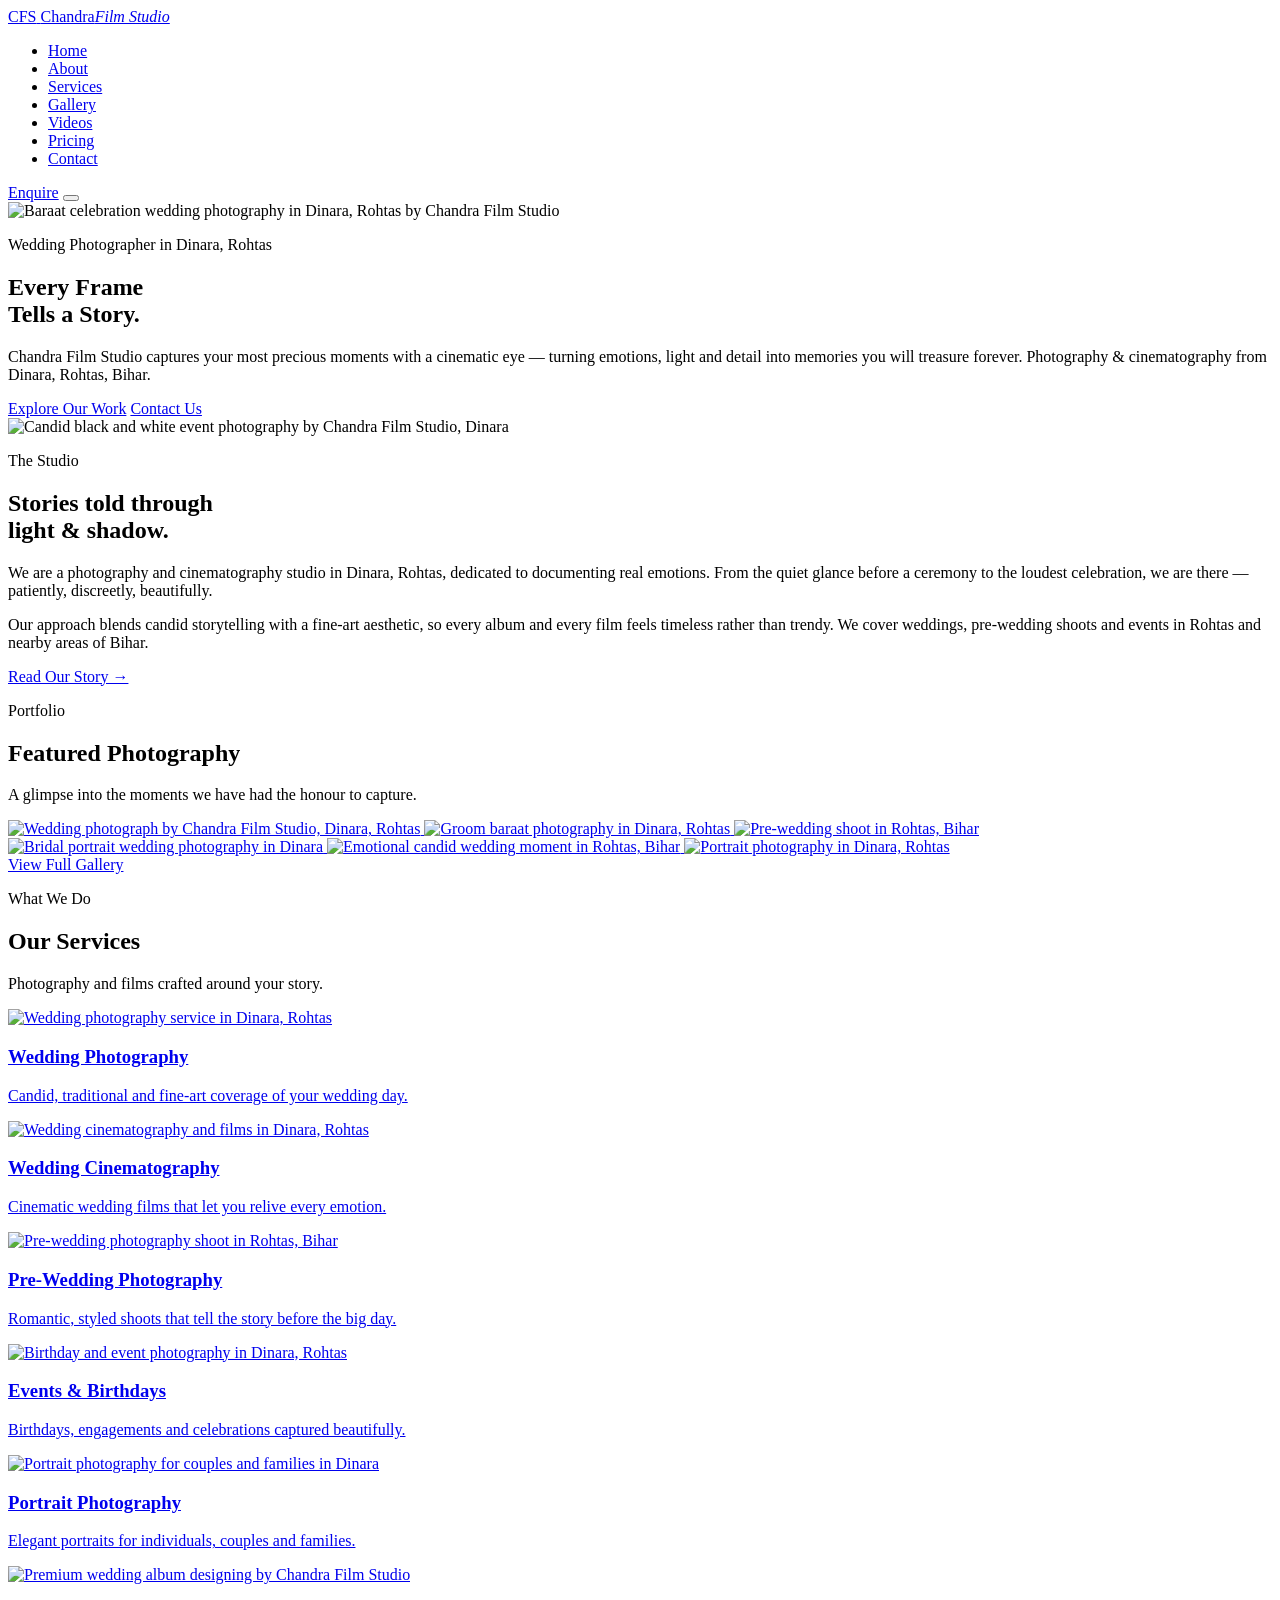
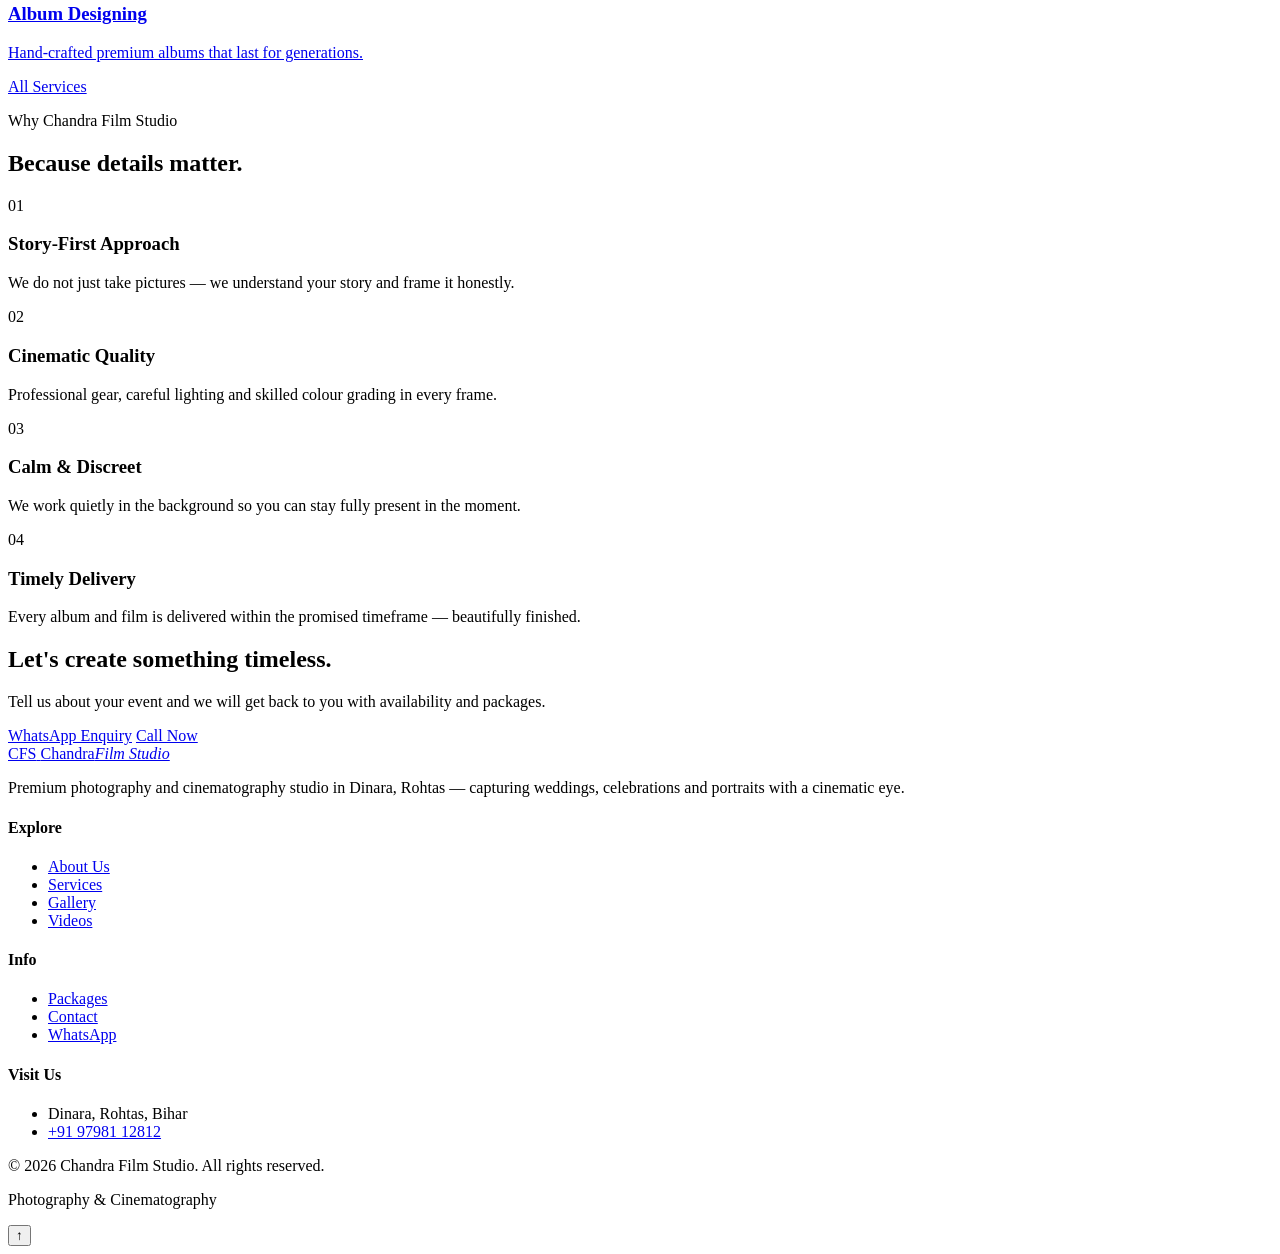
==== index.html @ ab2ba3fc "Add files via upload" ====
<!DOCTYPE html>
<html lang="en">
<head>
  <meta charset="UTF-8" />
  <meta name="viewport" content="width=device-width, initial-scale=1.0" />

  <!-- ================= SEO ================= -->
  <title>Wedding Photographer in Dinara, Rohtas | Chandra Film Studio</title>
  <meta name="description" content="Candid wedding photography &amp; cinematic films in Dinara, Rohtas, Bihar. Chandra Film Studio turns your moments into timeless stories. Enquire on WhatsApp." />
  <meta name="robots" content="index, follow" />
  <meta name="theme-color" content="#080808" />
  <link rel="canonical" href="https://chandrafilmstudio.in/" />
  <link rel="icon" href="images/logo.png" />

  <!-- Open Graph / WhatsApp preview -->
  <meta property="og:type" content="website" />
  <meta property="og:site_name" content="Chandra Film Studio" />
  <meta property="og:title" content="Wedding Photographer in Dinara, Rohtas | Chandra Film Studio" />
  <meta property="og:description" content="Candid wedding photography &amp; cinematic films in Dinara, Rohtas, Bihar." />
  <meta property="og:url" content="https://chandrafilmstudio.in/" />
  <meta property="og:image" content="https://chandrafilmstudio.in/images/og-cover.jpg" />
  <meta property="og:locale" content="en_IN" />
  <meta name="twitter:card" content="summary_large_image" />

  <!-- Local Business Schema -->
  <script type="application/ld+json">
  {
    "@context": "https://schema.org",
    "@type": "Photographer",
    "name": "Chandra Film Studio",
    "url": "https://chandrafilmstudio.in/",
    "image": "https://chandrafilmstudio.in/images/og-cover.jpg",
    "logo": "https://chandrafilmstudio.in/images/logo.png",
    "description": "Wedding photography and cinematography studio in Dinara, Rohtas, Bihar.",
    "telephone": "+919798112812",
    "address": {
      "@type": "PostalAddress",
      "addressLocality": "Dinara",
      "addressRegion": "Bihar",
      "addressCountry": "IN"
    },
    "areaServed": ["Dinara", "Rohtas", "Bihar"],
    "openingHours": "Mo-Su 10:00-20:00"
  }
  </script>

  <!-- Google Fonts -->
  <link rel="preconnect" href="https://fonts.googleapis.com" />
  <link rel="preconnect" href="https://fonts.gstatic.com" crossorigin />
  <link href="https://fonts.googleapis.com/css2?family=Cormorant+Garamond:wght@300;400;500;600;700&family=Jost:wght@300;400;500;600&display=swap" rel="stylesheet" />

  <link rel="stylesheet" href="css/style.css" />
</head>

<body>

  <!-- ================= HEADER / NAVBAR ================= -->
  <header class="header" id="header">
    <div class="container header-inner">

      <a href="index.html" class="logo">
        <span class="logo-mark">CFS</span>
        <span class="logo-name">Chandra<em>Film Studio</em></span>
      </a>

      <nav class="nav" id="nav">
        <ul class="nav-list">
          <li><a href="index.html"    class="nav-link active">Home</a></li>
          <li><a href="about.html"    class="nav-link">About</a></li>
          <li><a href="services.html" class="nav-link">Services</a></li>
          <li><a href="gallery.html"  class="nav-link">Gallery</a></li>
          <li><a href="videos.html"   class="nav-link">Videos</a></li>
          <li><a href="pricing.html"  class="nav-link">Pricing</a></li>
          <li><a href="contact.html"  class="nav-link">Contact</a></li>
        </ul>
      </nav>

      <a href="https://wa.me/919798112812" class="btn btn-gold btn-sm header-cta"
         target="_blank" rel="noopener">Enquire</a>

      <button class="nav-toggle" id="navToggle" aria-label="Open menu"
              aria-expanded="false" aria-controls="nav">
        <span></span><span></span><span></span>
      </button>

    </div>
  </header>

  <main>

  <!-- ================= HERO ================= -->
  <section class="hero">
    <div class="hero-media">
      <img src="images/portrait7.jpg" alt="Baraat celebration wedding photography in Dinara, Rohtas by Chandra Film Studio" fetchpriority="high" />
    </div>
    <div class="hero-veil"></div>

    <div class="container hero-content">
      <p class="eyebrow reveal">Wedding Photographer in Dinara, Rohtas</p>
      <h1 class="hero-title reveal">Every Frame<br /><span class="gold">Tells a Story.</span></h1>
      <p class="hero-text reveal">
        Chandra Film Studio captures your most precious moments with a cinematic eye —
        turning emotions, light and detail into memories you will treasure forever.
        Photography &amp; cinematography from Dinara, Rohtas, Bihar.
      </p>
      <div class="hero-actions reveal">
        <a href="gallery.html" class="btn btn-gold">Explore Our Work</a>
        <a href="contact.html" class="btn btn-outline">Contact Us</a>
      </div>
    </div>

    <a href="#featured" class="hero-scroll" aria-label="Scroll down"><span></span></a>
  </section>

  <!-- ================= INTRO STRIP ================= -->
  <section class="section intro">
    <div class="container intro-grid">

      <div class="intro-media reveal">
        <img src="images/portrait1.jpg" alt="Candid black and white event photography by Chandra Film Studio, Dinara" loading="lazy" />
      </div>

      <div class="intro-copy reveal">
        <p class="eyebrow">The Studio</p>
        <h2 class="section-title">Stories told through<br /><span class="gold">light &amp; shadow.</span></h2>
        <p>
          We are a photography and cinematography studio in Dinara, Rohtas, dedicated to
          documenting real emotions. From the quiet glance before a ceremony to the loudest
          celebration, we are there — patiently, discreetly, beautifully.
        </p>
        <p>
          Our approach blends candid storytelling with a fine-art aesthetic, so every
          album and every film feels timeless rather than trendy. We cover weddings,
          pre-wedding shoots and events in Rohtas and nearby areas of Bihar.
        </p>
        <a href="about.html" class="link-arrow">Read Our Story →</a>
      </div>

    </div>
  </section>

  <!-- ================= FEATURED WORK ================= -->
  <section class="section featured" id="featured">
    <div class="container">

      <div class="section-head reveal">
        <p class="eyebrow">Portfolio</p>
        <h2 class="section-title">Featured <span class="gold">Photography</span></h2>
        <p class="section-sub">A glimpse into the moments we have had the honour to capture.</p>
      </div>

      <div class="gallery-grid gallery-grid--home">
        <a href="gallery.html" class="g-item g-tall reveal">
          <img src="images/portraitt14.jpg" alt="Wedding photograph by Chandra Film Studio, Dinara, Rohtas" loading="lazy" />
        </a>
        <a href="gallery.html" class="g-item reveal">
          <img src="images/portrait7.jpg" alt="Groom baraat photography in Dinara, Rohtas" loading="lazy" />
        </a>
        <a href="gallery.html" class="g-item reveal">
          <img src="images/portrait6.jpg" alt="Pre-wedding shoot in Rohtas, Bihar" loading="lazy" />
        </a>
        <a href="gallery.html" class="g-item g-tall reveal">
          <img src="images/portrait5.jpg" alt="Bridal portrait wedding photography in Dinara" loading="lazy" />
        </a>
        <a href="gallery.html" class="g-item reveal">
          <img src="images/portrait4.jpg" alt="Emotional candid wedding moment in Rohtas, Bihar" loading="lazy" />
        </a>
        <a href="gallery.html" class="g-item reveal">
          <img src="images/portrait3.jpg" alt="Portrait photography in Dinara, Rohtas" loading="lazy" />
        </a>
      </div>

      <div class="center mt-lg">
        <a href="gallery.html" class="btn btn-outline">View Full Gallery</a>
      </div>

    </div>
  </section>

  <!-- ================= SERVICES OVERVIEW ================= -->
  <section class="section services">
    <div class="container">

      <div class="section-head reveal">
        <p class="eyebrow">What We Do</p>
        <h2 class="section-title">Our <span class="gold">Services</span></h2>
        <p class="section-sub">Photography and films crafted around your story.</p>
      </div>

      <div class="cards">

        <a href="services.html" class="card reveal">
          <div class="card-img">
            <img src="images/portraitt29.jpg" alt="Wedding photography service in Dinara, Rohtas" loading="lazy" />
          </div>
          <div class="card-body">
            <h3>Wedding Photography</h3>
            <p>Candid, traditional and fine-art coverage of your wedding day.</p>
          </div>
        </a>

        <a href="services.html" class="card reveal">
          <div class="card-img">
            <img src="images/portrait10.jpg" alt="Wedding cinematography and films in Dinara, Rohtas" loading="lazy" />
          </div>
          <div class="card-body">
            <h3>Wedding Cinematography</h3>
            <p>Cinematic wedding films that let you relive every emotion.</p>
          </div>
        </a>

        <a href="services.html" class="card reveal">
          <div class="card-img">
            <img src="images/portraite2.jpg" alt="Pre-wedding photography shoot in Rohtas, Bihar" loading="lazy" />
          </div>
          <div class="card-body">
            <h3>Pre-Wedding Photography</h3>
            <p>Romantic, styled shoots that tell the story before the big day.</p>
          </div>
        </a>

        <a href="services.html" class="card reveal">
          <div class="card-img">
            <img src="images/portrait1.jpg" alt="Birthday and event photography in Dinara, Rohtas" loading="lazy" />
          </div>
          <div class="card-body">
            <h3>Events &amp; Birthdays</h3>
            <p>Birthdays, engagements and celebrations captured beautifully.</p>
          </div>
        </a>

        <a href="services.html" class="card reveal">
          <div class="card-img">
            <img src="images/portrait6.jpg" alt="Portrait photography for couples and families in Dinara" loading="lazy" />
          </div>
          <div class="card-body">
            <h3>Portrait Photography</h3>
            <p>Elegant portraits for individuals, couples and families.</p>
          </div>
        </a>

        <a href="services.html" class="card reveal">
          <div class="card-img">
            <img src="images/portrait10.jpg" alt="Premium wedding album designing by Chandra Film Studio" loading="lazy" />
          </div>
          <div class="card-body">
            <h3>Album Designing</h3>
            <p>Hand-crafted premium albums that last for generations.</p>
          </div>
        </a>

      </div>

      <div class="center mt-lg">
        <a href="services.html" class="btn btn-outline">All Services</a>
      </div>

    </div>
  </section>

  <!-- ================= WHY CHOOSE US ================= -->
  <section class="section why">
    <div class="container">

      <div class="section-head reveal">
        <p class="eyebrow">Why Chandra Film Studio</p>
        <h2 class="section-title">Because details <span class="gold">matter.</span></h2>
      </div>

      <div class="why-grid">
        <div class="why-item reveal">
          <span class="why-num">01</span>
          <h3>Story-First Approach</h3>
          <p>We do not just take pictures — we understand your story and frame it honestly.</p>
        </div>
        <div class="why-item reveal">
          <span class="why-num">02</span>
          <h3>Cinematic Quality</h3>
          <p>Professional gear, careful lighting and skilled colour grading in every frame.</p>
        </div>
        <div class="why-item reveal">
          <span class="why-num">03</span>
          <h3>Calm &amp; Discreet</h3>
          <p>We work quietly in the background so you can stay fully present in the moment.</p>
        </div>
        <div class="why-item reveal">
          <span class="why-num">04</span>
          <h3>Timely Delivery</h3>
          <p>Every album and film is delivered within the promised timeframe — beautifully finished.</p>
        </div>
      </div>

    </div>
  </section>

  <!-- ================= TESTIMONIALS =================
       Real client reviews milne ke baad hi is section ko
       un-comment karein. Fake reviews nahi banane hain.
  ================================================== -->
  <!--
  <section class="section testimonials">
    <div class="container">
      <div class="section-head">
        <p class="eyebrow">Kind Words</p>
        <h2 class="section-title">Client <span class="gold">Reviews</span></h2>
      </div>
      <div class="testi-grid">
        <blockquote class="testi reveal">
          <p>"REAL CLIENT REVIEW YAHAN"</p>
          <cite>— Client Name, Event</cite>
        </blockquote>
      </div>
    </div>
  </section>
  -->

  <!-- ================= WHATSAPP CTA BAND ================= -->
  <section class="cta-band">
    <div class="container cta-inner reveal">
      <h2>Let's create something timeless.</h2>
      <p>Tell us about your event and we will get back to you with availability and packages.</p>
      <div class="cta-actions">
        <a href="https://wa.me/919798112812?text=Hello%20Chandra%20Film%20Studio%2C%20I%20would%20like%20to%20enquire%20about%20your%20services."
           class="btn btn-gold" target="_blank" rel="noopener">WhatsApp Enquiry</a>
        <a href="tel:+919798112812" class="btn btn-outline">Call Now</a>
      </div>
    </div>
  </section>

  </main>

  <!-- ================= FOOTER ================= -->
  <footer class="footer">
    <div class="container footer-grid">

      <div class="footer-brand">
        <a href="index.html" class="logo">
          <span class="logo-mark">CFS</span>
          <span class="logo-name">Chandra<em>Film Studio</em></span>
        </a>
        <p>
          Premium photography and cinematography studio in Dinara, Rohtas — capturing
          weddings, celebrations and portraits with a cinematic eye.
        </p>
      </div>

      <div class="footer-col">
        <h4>Explore</h4>
        <ul>
          <li><a href="about.html">About Us</a></li>
          <li><a href="services.html">Services</a></li>
          <li><a href="gallery.html">Gallery</a></li>
          <li><a href="videos.html">Videos</a></li>
        </ul>
      </div>

      <div class="footer-col">
        <h4>Info</h4>
        <ul>
          <li><a href="pricing.html">Packages</a></li>
          <li><a href="contact.html">Contact</a></li>
          <li><a href="https://wa.me/919798112812" target="_blank" rel="noopener">WhatsApp</a></li>
        </ul>
      </div>

      <div class="footer-col">
        <h4>Visit Us</h4>
        <ul>
          <li>Dinara, Rohtas, Bihar</li>
          <li><a href="tel:+919798112812">+91 97981 12812</a></li>
          <!-- Social links ready hone par yahan add karein:
          <li><a href="INSTAGRAM_URL" target="_blank" rel="noopener">Instagram</a></li>
          <li><a href="FACEBOOK_URL" target="_blank" rel="noopener">Facebook</a></li>
          <li><a href="YOUTUBE_URL" target="_blank" rel="noopener">YouTube</a></li>
          -->
        </ul>
      </div>

    </div>

    <div class="container footer-bottom">
      <p>© <span id="year">2026</span> Chandra Film Studio. All rights reserved.</p>
      <p>Photography &amp; Cinematography</p>
    </div>
  </footer>

  <!-- ================= BACK TO TOP ================= -->
  <button class="to-top" id="toTop" aria-label="Back to top">↑</button>

  <script src="js/script.js"></script>
</body>
</html>
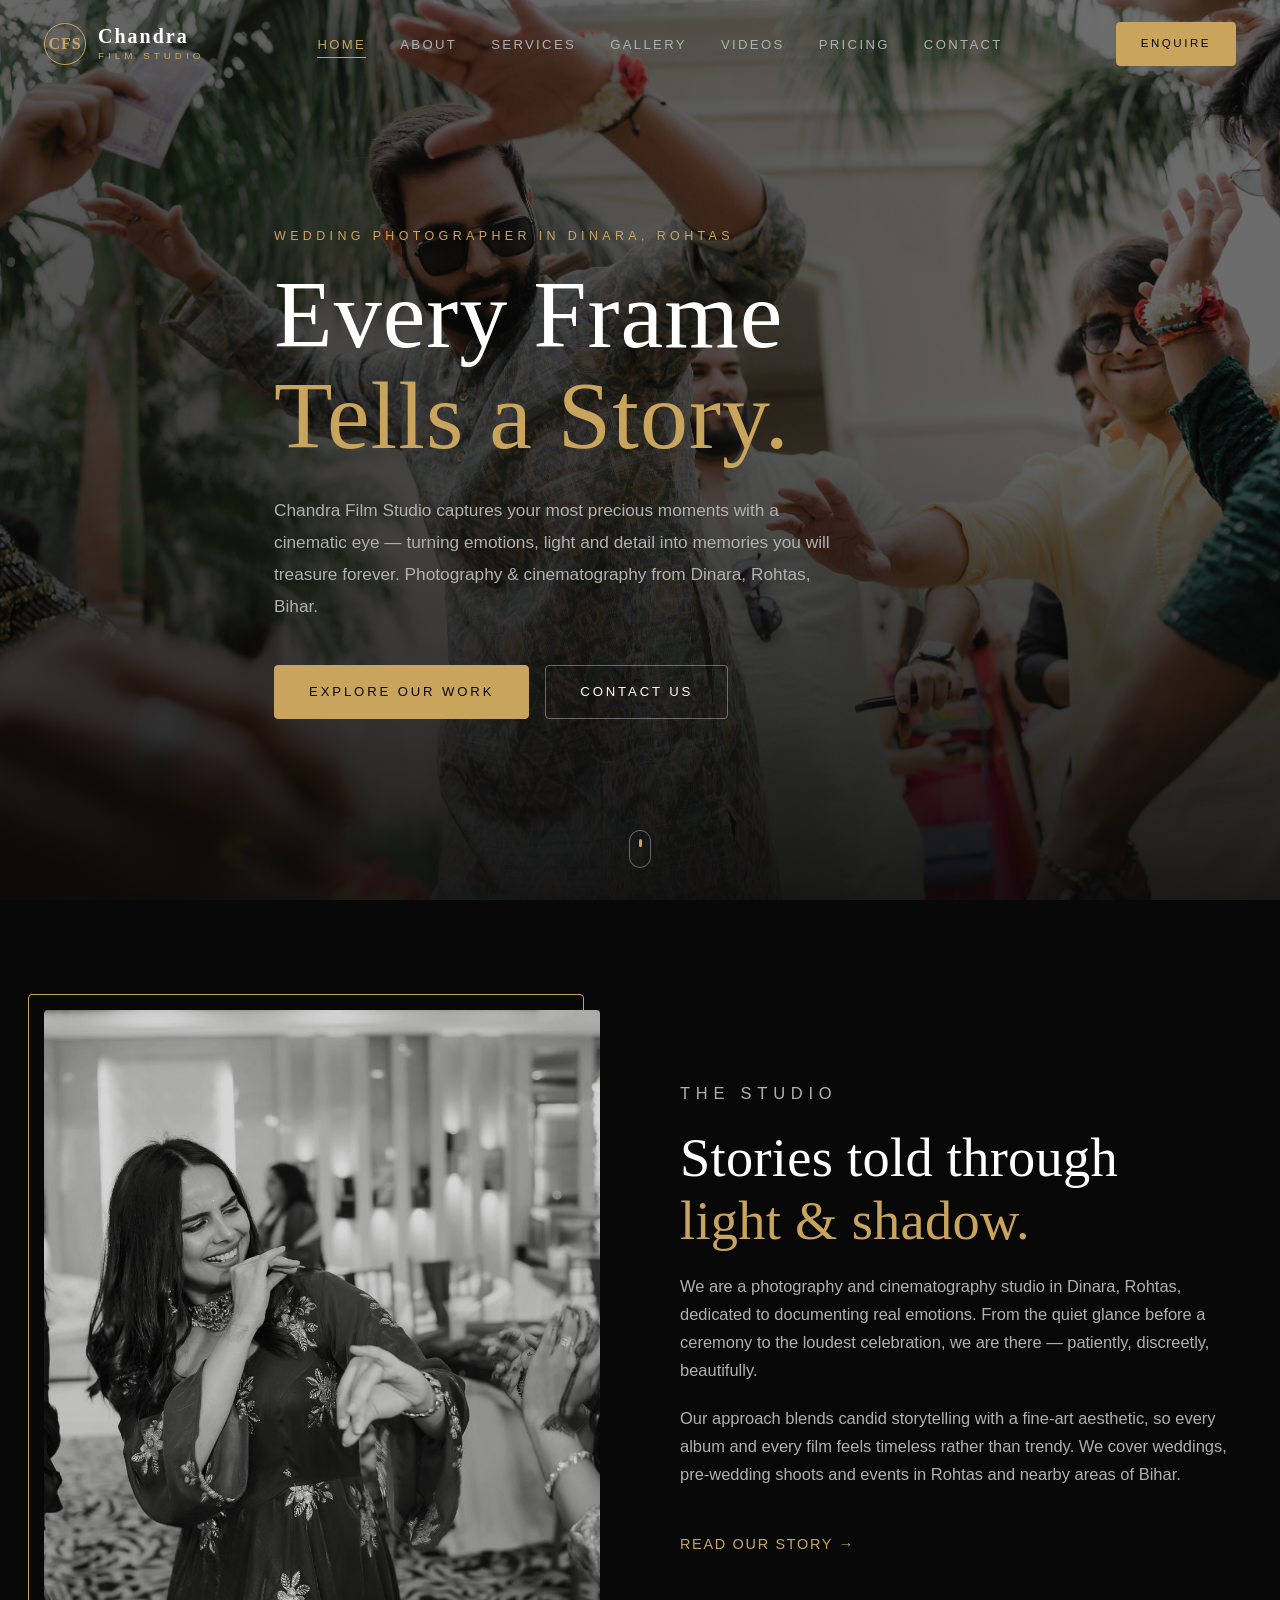
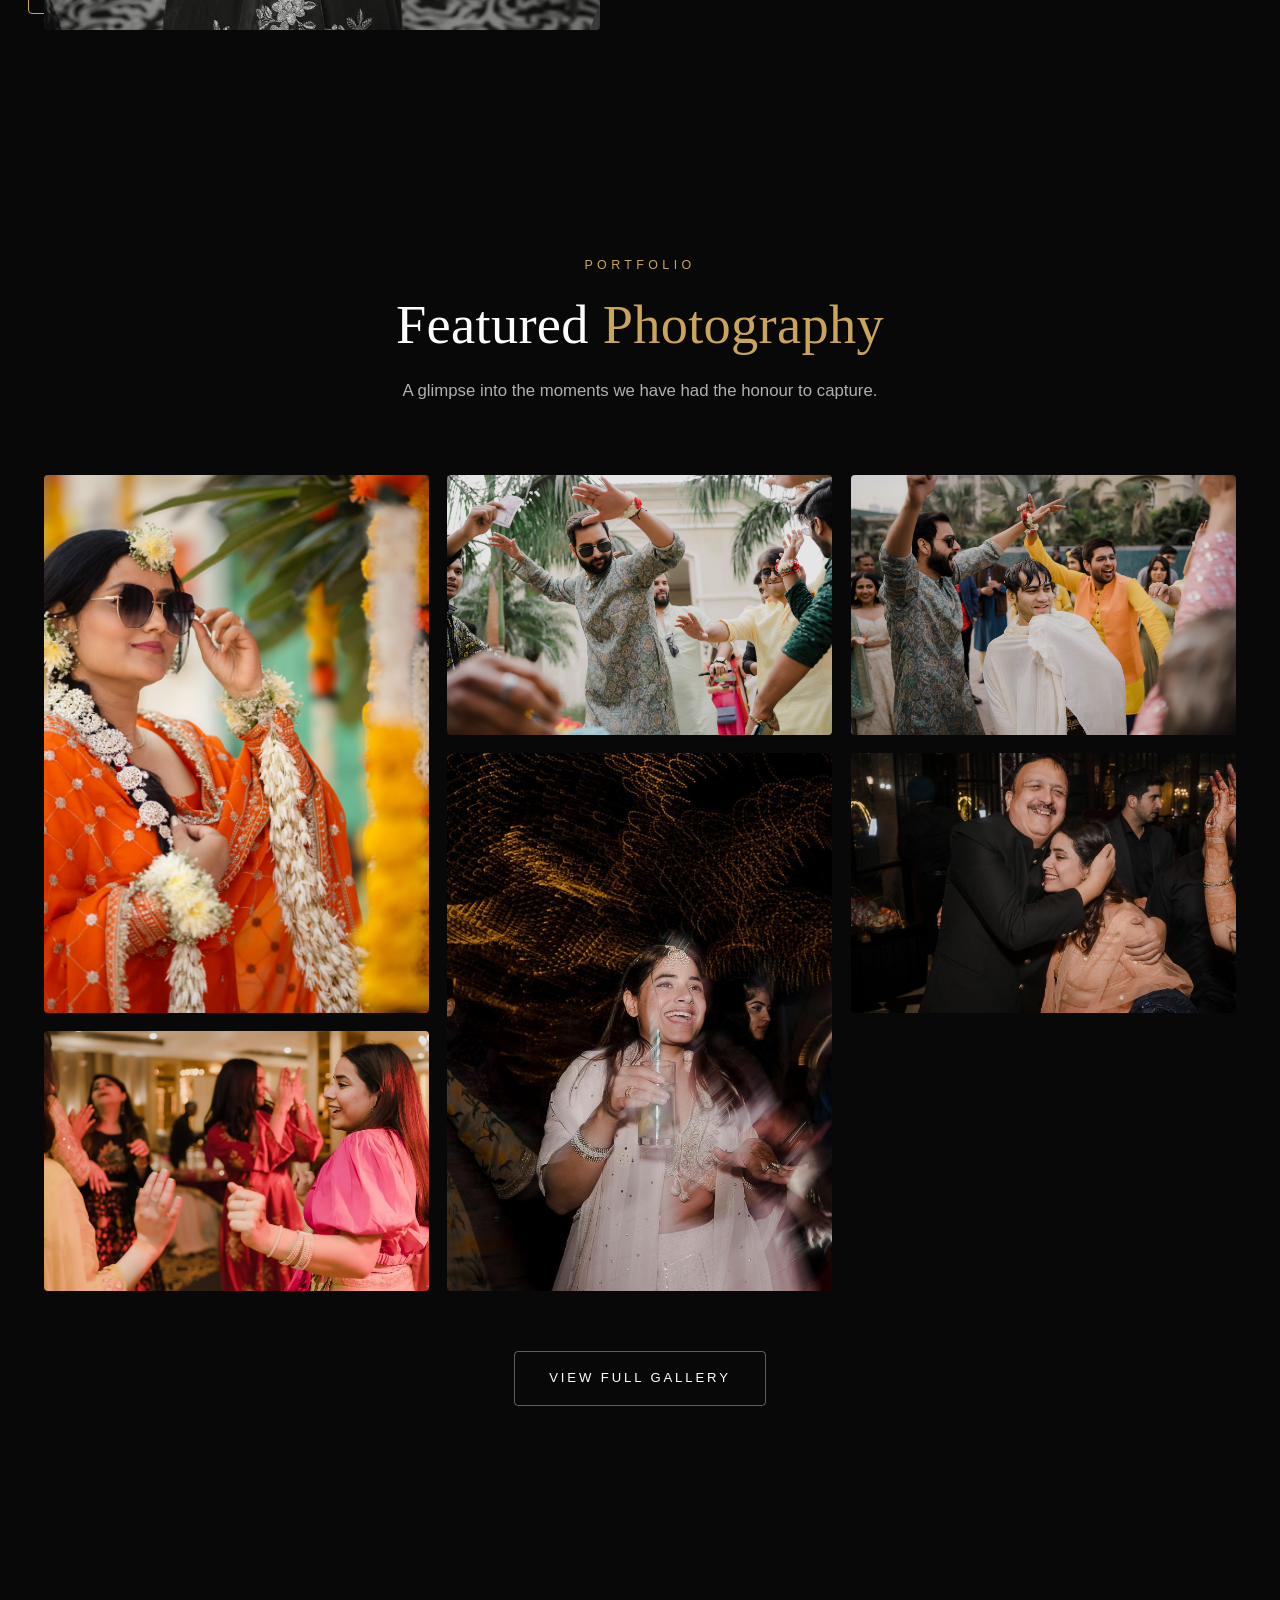
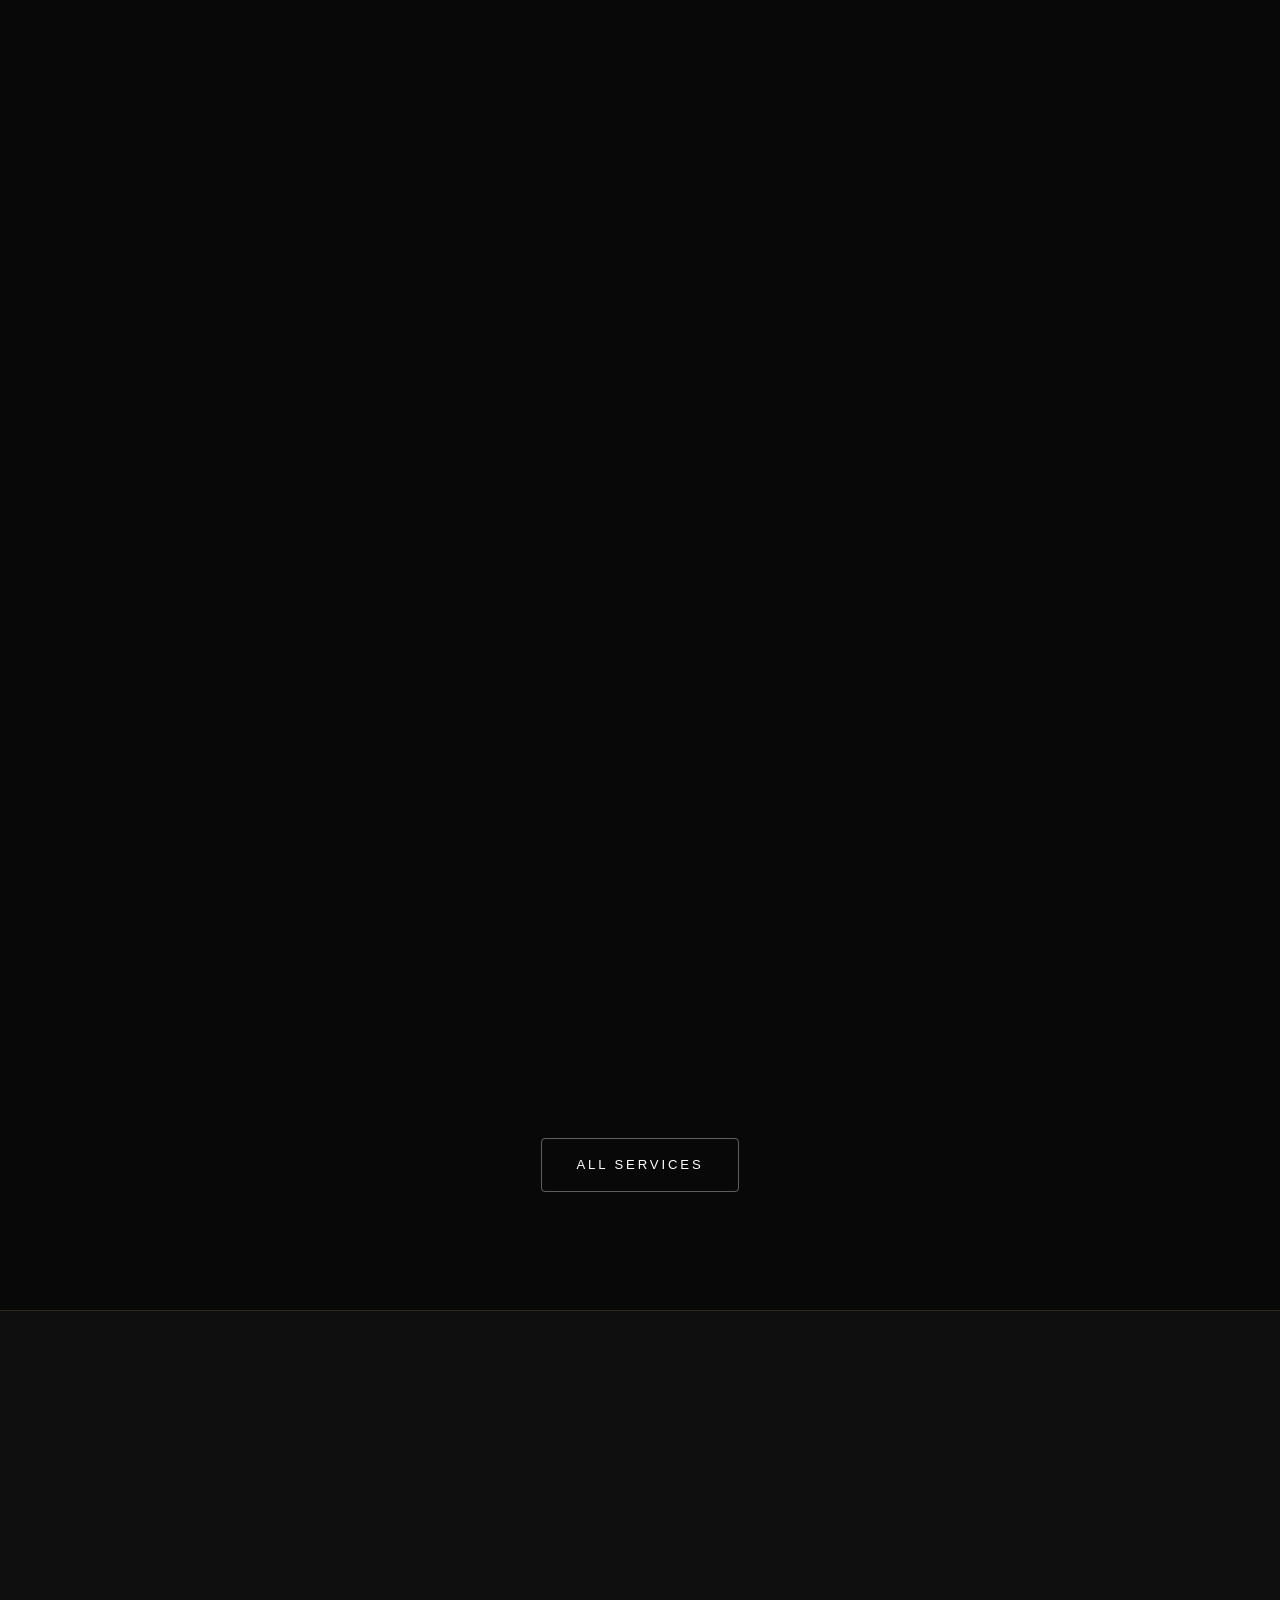
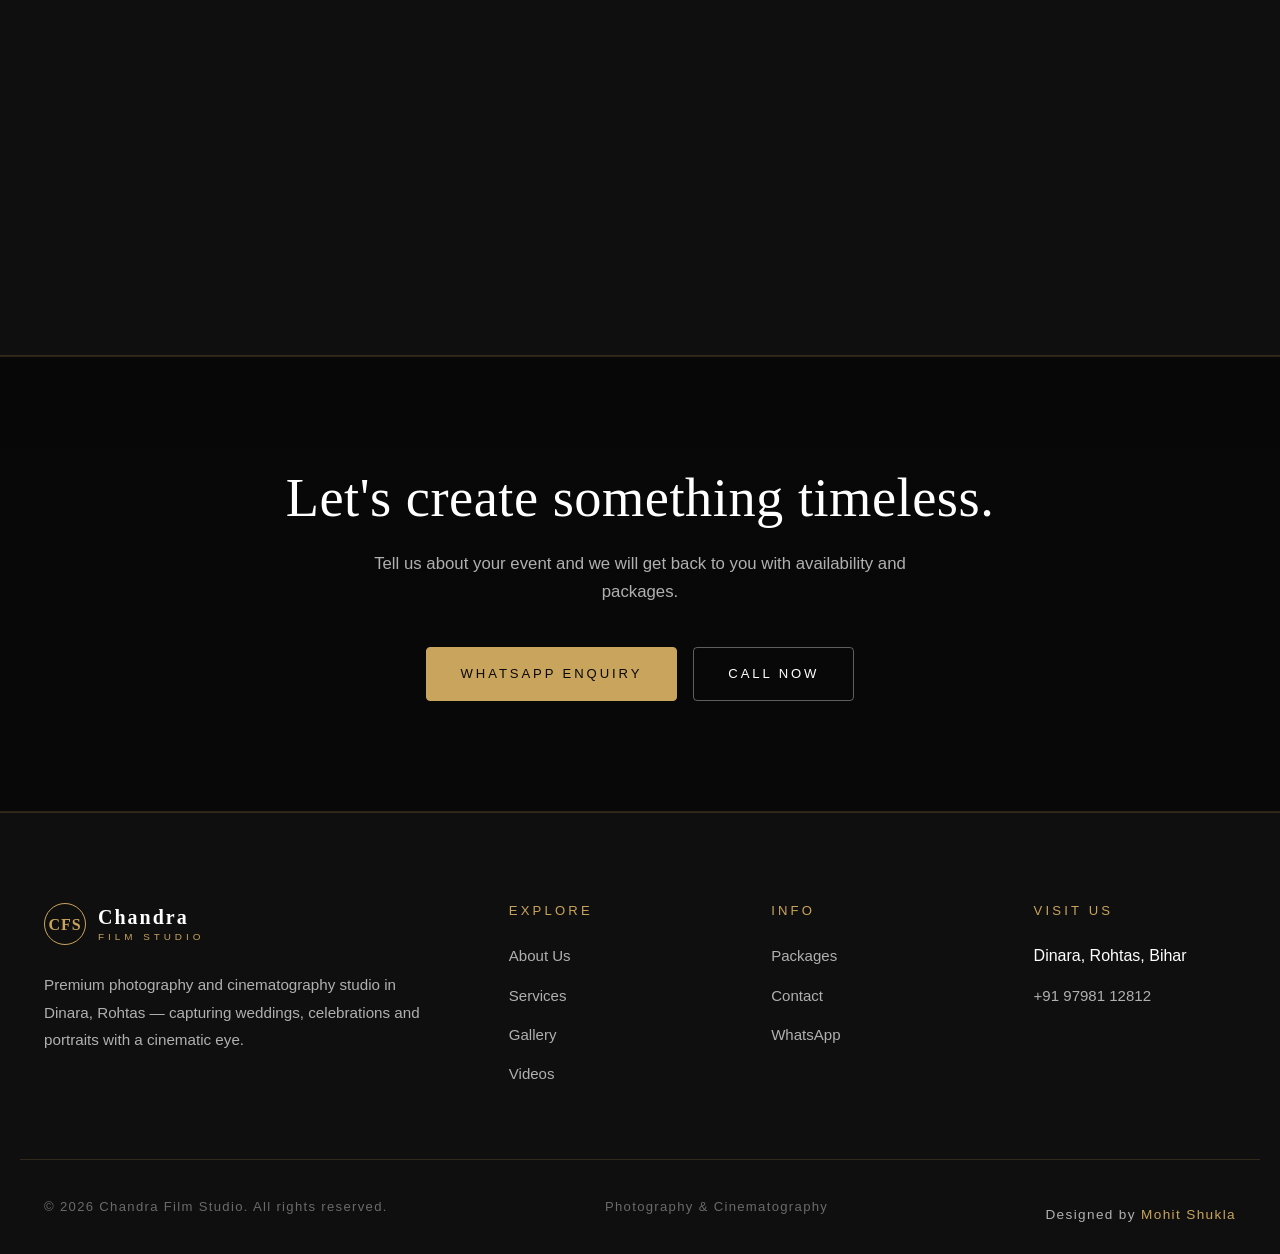
==== commit 65504b95: "Initial commit - Website live" ====
--- a/index.html
+++ b/index.html
@@ -381,6 +381,11 @@
     <div class="container footer-bottom">
       <p>© <span id="year">2026</span> Chandra Film Studio. All rights reserved.</p>
       <p>Photography &amp; Cinematography</p>
+
+        <p class="developer-credit" style="font-size: 0.85rem; color: var(--grey); margin-top: 15px;">
+        Designed by <span style="color: var(--gold); font-weight: 500;">Mohit Shukla</span>
+        </p>
+      
     </div>
   </footer>
 
--- a/css/style.css
+++ b/css/style.css
@@ -0,0 +1,1529 @@
+/* =========================================================
+   CHANDRA FILM STUDIO — Premium Cinematic Stylesheet
+   Palette: #080808 (black) | #C9A45C (gold) | #FFF | #B0B0B0
+   Fonts: Cormorant Garamond (headings) | Jost (body)
+   ========================================================= */
+
+/* ---------- 1. DESIGN TOKENS ---------- */
+:root {
+  --black: #080808;
+  --black-soft: #0f0f0f;
+  --black-card: #131313;
+  --gold: #C9A45C;
+  --gold-light: #e2c07f;
+  --gold-dark: #a5854a;
+  --white: #ffffff;
+  --grey: #b0b0b0;
+  --grey-dim: #6a6a6a;
+  --line: rgba(201, 164, 92, 0.18);
+
+  --font-display: "Cormorant Garamond", Georgia, serif;
+  --font-body: "Jost", "Segoe UI", Arial, sans-serif;
+
+  --container: 1240px;
+  --radius: 4px;
+
+  --ease: cubic-bezier(0.22, 0.61, 0.36, 1);
+}
+
+/* ---------- 2. RESET & BASE ---------- */
+*,
+*::before,
+*::after {
+  margin: 0;
+  padding: 0;
+  box-sizing: border-box;
+}
+
+html {
+  scroll-behavior: smooth;
+  -webkit-text-size-adjust: 100%;
+}
+
+body {
+  background: var(--black);
+  color: var(--white);
+  font-family: var(--font-body);
+  font-weight: 300;
+  font-size: 16px;
+  line-height: 1.7;
+  overflow-x: hidden;
+  -webkit-font-smoothing: antialiased;
+}
+
+img {
+  display: block;
+  max-width: 100%;
+  height: auto;
+}
+
+a {
+  color: inherit;
+  text-decoration: none;
+  transition: color 0.3s var(--ease);
+}
+
+ul {
+  list-style: none;
+}
+
+button {
+  font: inherit;
+  cursor: pointer;
+  border: none;
+  background: none;
+  color: inherit;
+}
+
+::selection {
+  background: var(--gold);
+  color: var(--black);
+}
+
+/* ---------- 3. TYPOGRAPHY ---------- */
+h1, h2, h3, h4, h5 {
+  font-family: var(--font-display);
+  font-weight: 500;
+  line-height: 1.15;
+  letter-spacing: 0.5px;
+}
+
+.gold {
+  color: var(--gold);
+}
+
+.eyebrow {
+  font-family: var(--font-body);
+  font-size: 0.78rem;
+  letter-spacing: 0.35em;
+  text-transform: uppercase;
+  color: var(--gold);
+  font-weight: 500;
+  margin-bottom: 18px;
+  display: inline-block;
+}
+
+.section-title {
+  font-size: clamp(2rem, 5vw, 3.4rem);
+  font-weight: 500;
+  margin-bottom: 20px;
+  letter-spacing: 0.3px;
+}
+
+.section-sub {
+  color: var(--grey);
+  font-size: 1.05rem;
+  max-width: 620px;
+  margin: 0 auto;
+}
+
+/* ---------- 4. LAYOUT HELPERS ---------- */
+.container {
+  width: 100%;
+  max-width: var(--container);
+  margin: 0 auto;
+  padding: 0 24px;
+}
+
+.section {
+  padding: 110px 0;
+  position: relative;
+}
+
+.section-head {
+  text-align: center;
+  max-width: 720px;
+  margin: 0 auto 70px;
+}
+
+.center {
+  text-align: center;
+}
+
+.mt-lg {
+  margin-top: 60px;
+}
+
+/* ---------- 5. BUTTONS ---------- */
+.btn {
+  display: inline-block;
+  padding: 15px 34px;
+  font-family: var(--font-body);
+  font-size: 0.82rem;
+  font-weight: 500;
+  letter-spacing: 0.22em;
+  text-transform: uppercase;
+  border-radius: var(--radius);
+  cursor: pointer;
+  transition: all 0.35s var(--ease);
+  position: relative;
+  overflow: hidden;
+  border: 1px solid transparent;
+}
+
+.btn-gold {
+  background: var(--gold);
+  color: var(--black);
+  border-color: var(--gold);
+}
+
+.btn-gold:hover {
+  background: var(--gold-light);
+  border-color: var(--gold-light);
+  transform: translateY(-2px);
+  box-shadow: 0 12px 30px rgba(201, 164, 92, 0.28);
+}
+
+.btn-outline {
+  background: transparent;
+  color: var(--white);
+  border-color: rgba(255, 255, 255, 0.35);
+}
+
+.btn-outline:hover {
+  border-color: var(--gold);
+  color: var(--gold);
+  transform: translateY(-2px);
+}
+
+.btn-sm {
+  padding: 11px 24px;
+  font-size: 0.72rem;
+}
+
+.link-arrow {
+  display: inline-block;
+  margin-top: 24px;
+  color: var(--gold);
+  font-size: 0.9rem;
+  letter-spacing: 0.12em;
+  text-transform: uppercase;
+  font-weight: 500;
+  border-bottom: 1px solid transparent;
+  padding-bottom: 4px;
+  transition: all 0.3s var(--ease);
+}
+
+.link-arrow:hover {
+  border-color: var(--gold);
+  letter-spacing: 0.2em;
+}
+
+/* ---------- 6. HEADER / NAVIGATION ---------- */
+.header {
+  position: fixed;
+  top: 0;
+  left: 0;
+  right: 0;
+  z-index: 1000;
+  padding: 22px 0;
+  transition: all 0.4s var(--ease);
+  background: transparent;
+}
+
+.header.scrolled {
+  background: rgba(8, 8, 8, 0.94);
+  backdrop-filter: blur(14px);
+  -webkit-backdrop-filter: blur(14px);
+  padding: 14px 0;
+  border-bottom: 1px solid var(--line);
+}
+
+.header-inner {
+  display: flex;
+  align-items: center;
+  justify-content: space-between;
+  gap: 24px;
+}
+
+.logo {
+  display: flex;
+  align-items: center;
+  gap: 12px;
+  z-index: 1001;
+}
+
+.logo-mark {
+  display: inline-flex;
+  align-items: center;
+  justify-content: center;
+  width: 42px;
+  height: 42px;
+  border: 1px solid var(--gold);
+  color: var(--gold);
+  font-family: var(--font-display);
+  font-size: 1rem;
+  font-weight: 600;
+  letter-spacing: 1px;
+  border-radius: 50%;
+}
+
+.logo-name {
+  font-family: var(--font-display);
+  font-size: 1.25rem;
+  font-weight: 600;
+  letter-spacing: 2px;
+  color: var(--white);
+  line-height: 1;
+}
+
+.logo-name em {
+  display: block;
+  font-family: var(--font-body);
+  font-style: normal;
+  font-size: 0.62rem;
+  letter-spacing: 0.4em;
+  color: var(--gold);
+  font-weight: 400;
+  margin-top: 5px;
+  text-transform: uppercase;
+}
+
+/* Nav links */
+.nav-list {
+  display: flex;
+  align-items: center;
+  gap: 34px;
+}
+
+.nav-link {
+  font-size: 0.82rem;
+  letter-spacing: 0.18em;
+  text-transform: uppercase;
+  color: var(--grey);
+  font-weight: 400;
+  position: relative;
+  padding: 6px 0;
+}
+
+.nav-link::after {
+  content: "";
+  position: absolute;
+  bottom: 0;
+  left: 0;
+  width: 0;
+  height: 1px;
+  background: var(--gold);
+  transition: width 0.4s var(--ease);
+}
+
+.nav-link:hover,
+.nav-link.active {
+  color: var(--gold);
+}
+
+.nav-link:hover::after,
+.nav-link.active::after {
+  width: 100%;
+}
+
+.header-cta {
+  flex-shrink: 0;
+}
+
+/* Hamburger toggle */
+.nav-toggle {
+  display: none;
+  flex-direction: column;
+  justify-content: center;
+  gap: 5px;
+  width: 42px;
+  height: 42px;
+  z-index: 1001;
+}
+
+.nav-toggle span {
+  display: block;
+  width: 26px;
+  height: 2px;
+  background: var(--white);
+  transition: all 0.35s var(--ease);
+  transform-origin: center;
+}
+
+.nav-toggle.open span:nth-child(1) {
+  transform: translateY(7px) rotate(45deg);
+}
+.nav-toggle.open span:nth-child(2) {
+  opacity: 0;
+}
+.nav-toggle.open span:nth-child(3) {
+  transform: translateY(-7px) rotate(-45deg);
+}
+
+/* ---------- 7. HERO ---------- */
+.hero {
+  position: relative;
+  min-height: 100vh;
+  display: flex;
+  align-items: center;
+  overflow: hidden;
+  padding: 140px 0 100px;
+}
+
+.hero-media {
+  position: absolute;
+  inset: 0;
+  z-index: 1;
+}
+
+.hero-media img {
+  width: 100%;
+  height: 100%;
+  object-fit: cover;
+  transform: scale(1.06);
+  animation: heroZoom 20s ease-out infinite alternate;
+}
+
+@keyframes heroZoom {
+  from { transform: scale(1.02); }
+  to   { transform: scale(1.14); }
+}
+
+.hero-veil {
+  position: absolute;
+  inset: 0;
+  z-index: 2;
+  background:
+    linear-gradient(180deg,
+      rgba(8,8,8,0.55) 0%,
+      rgba(8,8,8,0.55) 45%,
+      rgba(8,8,8,0.9) 100%),
+    radial-gradient(ellipse at 20% 40%,
+      rgba(0,0,0,0.35), transparent 60%);
+}
+
+.hero-content {
+  position: relative;
+  z-index: 3;
+  max-width: 780px;
+  text-align: left;
+}
+
+.hero-title {
+  font-size: clamp(2.8rem, 8vw, 6rem);
+  font-weight: 400;
+  line-height: 1.05;
+  margin-bottom: 28px;
+  letter-spacing: 1px;
+}
+
+.hero-text {
+  color: var(--grey);
+  font-size: 1.08rem;
+  max-width: 560px;
+  margin-bottom: 42px;
+  line-height: 1.85;
+}
+
+.hero-actions {
+  display: flex;
+  gap: 16px;
+  flex-wrap: wrap;
+}
+
+/* Scroll indicator */
+.hero-scroll {
+  position: absolute;
+  bottom: 32px;
+  left: 50%;
+  transform: translateX(-50%);
+  width: 22px;
+  height: 38px;
+  border: 1px solid rgba(255, 255, 255, 0.35);
+  border-radius: 12px;
+  z-index: 3;
+  display: flex;
+  justify-content: center;
+  padding-top: 8px;
+}
+
+.hero-scroll span {
+  display: block;
+  width: 3px;
+  height: 8px;
+  background: var(--gold);
+  border-radius: 2px;
+  animation: scrollDot 1.8s ease-in-out infinite;
+}
+
+@keyframes scrollDot {
+  0%, 100% { transform: translateY(0); opacity: 1; }
+  50% { transform: translateY(10px); opacity: 0.3; }
+}
+
+/* ---------- 8. INTRO SECTION ---------- */
+.intro-grid {
+  display: grid;
+  grid-template-columns: 1fr 1fr;
+  gap: 80px;
+  align-items: center;
+}
+
+.intro-media {
+  position: relative;
+}
+
+.intro-media::before {
+  content: "";
+  position: absolute;
+  inset: -16px 16px 16px -16px;
+  border: 1px solid var(--gold);
+  border-radius: var(--radius);
+  z-index: 0;
+  pointer-events: none;
+}
+
+.intro-media img {
+  position: relative;
+  z-index: 1;
+  width: 100%;
+  height: 620px;
+  object-fit: cover;
+  border-radius: var(--radius);
+  filter: brightness(0.92);
+}
+
+.intro-copy p {
+  color: var(--grey);
+  margin-bottom: 20px;
+  font-size: 1.03rem;
+}
+
+/* ---------- 9. FEATURED GALLERY ---------- */
+.gallery-grid {
+  display: grid;
+  grid-template-columns: repeat(3, 1fr);
+  gap: 18px;
+}
+
+.gallery-grid--home {
+  grid-auto-rows: 260px;
+}
+
+.g-item {
+  position: relative;
+  overflow: hidden;
+  border-radius: var(--radius);
+  display: block;
+  background: var(--black-card);
+  cursor: pointer;
+}
+
+.g-item img {
+  width: 100%;
+  height: 100%;
+  object-fit: cover;
+  transition: transform 0.9s var(--ease), filter 0.5s var(--ease);
+}
+
+.g-item::after {
+  content: "";
+  position: absolute;
+  inset: 0;
+  background: linear-gradient(180deg, transparent 55%, rgba(8,8,8,0.75));
+  opacity: 0;
+  transition: opacity 0.4s var(--ease);
+}
+
+.g-item:hover img {
+  transform: scale(1.08);
+}
+
+.g-item:hover::after {
+  opacity: 1;
+}
+
+.g-tall {
+  grid-row: span 2;
+}
+
+/* ---------- 10. SERVICES CARDS ---------- */
+.cards {
+  display: grid;
+  grid-template-columns: repeat(3, 1fr);
+  gap: 24px;
+}
+
+.card {
+  background: var(--black-card);
+  border: 1px solid rgba(201, 164, 92, 0.12);
+  border-radius: var(--radius);
+  overflow: hidden;
+  transition: all 0.5s var(--ease);
+  display: flex;
+  flex-direction: column;
+}
+
+.card:hover {
+  border-color: rgba(201, 164, 92, 0.45);
+  transform: translateY(-6px);
+  box-shadow: 0 22px 44px rgba(0, 0, 0, 0.45);
+}
+
+.card-img {
+  overflow: hidden;
+  height: 240px;
+}
+
+.card-img img {
+  width: 100%;
+  height: 100%;
+  object-fit: cover;
+  transition: transform 0.9s var(--ease);
+}
+
+.card:hover .card-img img {
+  transform: scale(1.07);
+}
+
+.card-body {
+  padding: 30px 28px 34px;
+}
+
+.card-body h3 {
+  font-size: 1.5rem;
+  font-weight: 500;
+  margin-bottom: 12px;
+  color: var(--white);
+}
+
+.card-body p {
+  color: var(--grey);
+  font-size: 0.95rem;
+}
+
+/* ---------- 11. WHY SECTION ---------- */
+.why {
+  background: var(--black-soft);
+  border-top: 1px solid var(--line);
+  border-bottom: 1px solid var(--line);
+}
+
+.why-grid {
+  display: grid;
+  grid-template-columns: repeat(4, 1fr);
+  gap: 40px;
+}
+
+.why-item {
+  padding: 20px 0;
+}
+
+.why-num {
+  display: block;
+  font-family: var(--font-display);
+  font-size: 2.6rem;
+  font-weight: 300;
+  color: var(--gold);
+  margin-bottom: 18px;
+  letter-spacing: 1px;
+}
+
+.why-item h3 {
+  font-size: 1.35rem;
+  margin-bottom: 14px;
+  font-weight: 500;
+}
+
+.why-item p {
+  color: var(--grey);
+  font-size: 0.95rem;
+  line-height: 1.75;
+}
+
+/* ---------- 12. TESTIMONIALS ---------- */
+.testi-grid {
+  display: grid;
+  grid-template-columns: repeat(auto-fit, minmax(280px, 1fr));
+  gap: 28px;
+}
+
+.testi {
+  background: var(--black-card);
+  padding: 44px 34px;
+  border-left: 2px solid var(--gold);
+  border-radius: var(--radius);
+  position: relative;
+}
+
+.testi p {
+  font-family: var(--font-display);
+  font-style: italic;
+  font-size: 1.2rem;
+  line-height: 1.6;
+  color: var(--white);
+  margin-bottom: 22px;
+}
+
+.testi cite {
+  font-style: normal;
+  font-size: 0.82rem;
+  letter-spacing: 0.18em;
+  text-transform: uppercase;
+  color: var(--gold);
+}
+
+/* ---------- 13. CTA BAND ---------- */
+.cta-band {
+  position: relative;
+  padding: 110px 0;
+  background:
+    linear-gradient(rgba(8, 8, 8, 0.82), rgba(8, 8, 8, 0.9)),
+    url("https://picsum.photos/seed/cfs-cta/1600/900") center/cover fixed;
+  text-align: center;
+  border-top: 1px solid var(--line);
+  border-bottom: 1px solid var(--line);
+}
+
+.cta-inner h2 {
+  font-size: clamp(2rem, 5vw, 3.4rem);
+  margin-bottom: 20px;
+  font-weight: 400;
+}
+
+.cta-inner p {
+  color: var(--grey);
+  max-width: 580px;
+  margin: 0 auto 40px;
+  font-size: 1.05rem;
+}
+
+.cta-actions {
+  display: flex;
+  gap: 16px;
+  justify-content: center;
+  flex-wrap: wrap;
+}
+
+/* ---------- 14. FOOTER ---------- */
+.footer {
+  background: var(--black-soft);
+  padding: 90px 0 0;
+  border-top: 1px solid var(--line);
+}
+
+.footer-grid {
+  display: grid;
+  grid-template-columns: 2fr 1fr 1fr 1fr;
+  gap: 60px;
+  padding-bottom: 60px;
+}
+
+.footer-brand .logo {
+  margin-bottom: 26px;
+}
+
+.footer-brand p {
+  color: var(--grey);
+  font-size: 0.95rem;
+  line-height: 1.8;
+  max-width: 380px;
+}
+
+.footer-col h4 {
+  font-family: var(--font-body);
+  font-size: 0.82rem;
+  letter-spacing: 0.24em;
+  text-transform: uppercase;
+  color: var(--gold);
+  margin-bottom: 24px;
+  font-weight: 500;
+}
+
+.footer-col ul li {
+  margin-bottom: 12px;
+}
+
+.footer-col ul li a {
+  color: var(--grey);
+  font-size: 0.94rem;
+}
+
+.footer-col ul li a:hover {
+  color: var(--gold);
+}
+
+.footer-bottom {
+  border-top: 1px solid var(--line);
+  padding: 28px 24px;
+  display: flex;
+  justify-content: space-between;
+  align-items: center;
+  flex-wrap: wrap;
+  gap: 12px;
+}
+
+.footer-bottom p {
+  font-size: 0.82rem;
+  color: var(--grey-dim);
+  letter-spacing: 0.1em;
+}
+
+/* ---------- 15. BACK TO TOP ---------- */
+.to-top {
+  position: fixed;
+  right: 22px;
+  bottom: 22px;
+  width: 46px;
+  height: 46px;
+  border-radius: 50%;
+  background: var(--gold);
+  color: var(--black);
+  font-size: 1.1rem;
+  font-weight: 600;
+  display: flex;
+  align-items: center;
+  justify-content: center;
+  z-index: 900;
+  opacity: 0;
+  visibility: hidden;
+  transform: translateY(20px);
+  transition: all 0.4s var(--ease);
+  box-shadow: 0 8px 24px rgba(201, 164, 92, 0.35);
+}
+
+.to-top.show {
+  opacity: 1;
+  visibility: visible;
+  transform: translateY(0);
+}
+
+.to-top:hover {
+  background: var(--gold-light);
+  transform: translateY(-3px);
+}
+
+/* ---------- 16. REVEAL ANIMATIONS ---------- */
+.reveal {
+  opacity: 0;
+  transform: translateY(30px);
+  transition: opacity 0.9s var(--ease), transform 0.9s var(--ease);
+  will-change: opacity, transform;
+}
+
+.reveal.in-view {
+  opacity: 1;
+  transform: translateY(0);
+}
+
+/* ---------- 17. RESPONSIVE — TABLET ---------- */
+@media (max-width: 1024px) {
+  .intro-grid {
+    gap: 50px;
+  }
+
+  .intro-media img {
+    height: 520px;
+  }
+
+  .cards {
+    grid-template-columns: repeat(2, 1fr);
+  }
+
+  .why-grid {
+    grid-template-columns: repeat(2, 1fr);
+    gap: 30px;
+  }
+
+  .footer-grid {
+    grid-template-columns: 1fr 1fr;
+    gap: 40px;
+  }
+}
+
+/* ---------- 18. RESPONSIVE — MOBILE ---------- */
+@media (max-width: 768px) {
+  .section {
+    padding: 76px 0;
+  }
+
+  .container {
+    padding: 0 20px;
+  }
+
+  /* Nav */
+  .header {
+    padding: 16px 0;
+  }
+
+  .header-cta {
+    display: none;
+  }
+
+  .nav-toggle {
+    display: flex;
+  }
+
+  .nav {
+    position: fixed;
+    top: 0;
+    right: 0;
+    width: 82%;
+    max-width: 340px;
+    height: 100vh;
+    background: var(--black-soft);
+    border-left: 1px solid var(--line);
+    padding: 100px 34px 40px;
+    transform: translateX(100%);
+    transition: transform 0.45s var(--ease);
+    z-index: 1000;
+    overflow-y: auto;
+  }
+
+  .nav.open {
+    transform: translateX(0);
+    box-shadow: -20px 0 60px rgba(0, 0, 0, 0.6);
+  }
+
+  .nav-list {
+    flex-direction: column;
+    align-items: flex-start;
+    gap: 4px;
+  }
+
+  .nav-list li {
+    width: 100%;
+    border-bottom: 1px solid rgba(255, 255, 255, 0.06);
+  }
+
+  .nav-link {
+    display: block;
+    width: 100%;
+    padding: 18px 0;
+    font-size: 0.92rem;
+    letter-spacing: 0.2em;
+  }
+
+  .nav-link::after {
+    display: none;
+  }
+
+  /* Prevent body scroll when menu open */
+  body.menu-open {
+    overflow: hidden;
+  }
+
+  /* Hero */
+  .hero {
+    min-height: 88vh;
+    padding: 130px 0 80px;
+  }
+
+  .hero-content {
+    max-width: 100%;
+  }
+
+  .hero-title {
+    font-size: clamp(2.2rem, 9vw, 3.2rem);
+  }
+
+  .hero-text {
+    font-size: 0.98rem;
+  }
+
+  .hero-actions {
+    gap: 12px;
+  }
+
+  .btn {
+    padding: 13px 26px;
+    font-size: 0.75rem;
+  }
+
+  .hero-scroll {
+    display: none;
+  }
+
+  /* Intro */
+  .intro-grid {
+    grid-template-columns: 1fr;
+    gap: 40px;
+  }
+
+  .intro-media img {
+    height: 400px;
+  }
+
+  .intro-media::before {
+    display: none;
+  }
+
+  /* Gallery grid on mobile */
+  .gallery-grid {
+    grid-template-columns: repeat(2, 1fr);
+    gap: 12px;
+  }
+
+  .gallery-grid--home {
+    grid-auto-rows: 180px;
+  }
+
+  .g-tall {
+    grid-row: span 1;
+  }
+
+  /* Cards */
+  .cards {
+    grid-template-columns: 1fr;
+    gap: 20px;
+  }
+
+  .card-img {
+    height: 220px;
+  }
+
+  /* Why */
+  .why-grid {
+    grid-template-columns: 1fr;
+    gap: 32px;
+  }
+
+  .why-num {
+    font-size: 2.2rem;
+    margin-bottom: 12px;
+  }
+
+  /* CTA */
+  .cta-band {
+    padding: 80px 0;
+    background-attachment: scroll;
+  }
+
+  .cta-actions {
+    flex-direction: column;
+    align-items: stretch;
+  }
+
+  /* Footer */
+  .footer {
+    padding-top: 60px;
+  }
+
+  .footer-grid {
+    grid-template-columns: 1fr;
+    gap: 40px;
+    padding-bottom: 40px;
+  }
+
+  .footer-bottom {
+    flex-direction: column;
+    text-align: center;
+  }
+
+  .to-top {
+    right: 16px;
+    bottom: 16px;
+    width: 42px;
+    height: 42px;
+  }
+
+  .section-title {
+    font-size: clamp(1.8rem, 6.5vw, 2.6rem);
+  }
+}
+
+/* ---------- 19. SMALL MOBILE ---------- */
+@media (max-width: 420px) {
+  .gallery-grid {
+    grid-template-columns: 1fr;
+  }
+
+  .logo-name {
+    font-size: 1.05rem;
+  }
+
+  .logo-mark {
+    width: 36px;
+    height: 36px;
+    font-size: 0.85rem;
+  }
+}
+
+/* ---------- 20. REDUCED MOTION ---------- */
+@media (prefers-reduced-motion: reduce) {
+  *,
+  *::before,
+  *::after {
+    animation-duration: 0.01ms !important;
+    animation-iteration-count: 1 !important;
+    transition-duration: 0.01ms !important;
+  }
+  html {
+    scroll-behavior: auto;
+  }
+}
+
+
+/* ---------- 21. INNER PAGE HERO ---------- */
+.page-hero {
+  position: relative;
+  height: 50vh;
+  min-height: 400px;
+  display: flex;
+  align-items: center;
+  justify-content: center;
+  text-align: center;
+  overflow: hidden;
+  margin-top: 70px; /* Header space */
+}
+
+.page-hero-bg {
+  position: absolute;
+  inset: 0;
+  z-index: 1;
+}
+
+.page-hero-bg img {
+  width: 100%;
+  height: 100%;
+  object-fit: cover;
+  transform: scale(1.05);
+  animation: heroZoom 20s ease-out infinite alternate;
+}
+
+.page-hero-veil {
+  position: absolute;
+  inset: 0;
+  z-index: 2;
+  background: rgba(8, 8, 8, 0.75); /* Dark overlay */
+}
+
+.page-hero-content {
+  position: relative;
+  z-index: 3;
+}
+
+.page-hero h1 {
+  font-size: clamp(2.5rem, 6vw, 4.5rem);
+  font-weight: 400;
+  letter-spacing: 1px;
+}
+
+@media (max-width: 768px) {
+  .page-hero {
+    height: 40vh;
+    min-height: 300px;
+    margin-top: 60px;
+  }
+}
+
+
+/* ---------- 22. GALLERY FILTERS & LIGHTBOX ---------- */
+.filter-bar {
+  display: flex;
+  justify-content: center;
+  flex-wrap: wrap;
+  gap: 12px;
+  margin-bottom: 50px;
+}
+
+.filter-btn {
+  background: transparent;
+  border: 1px solid rgba(201, 164, 92, 0.3);
+  color: var(--grey);
+  padding: 10px 22px;
+  font-size: 0.85rem;
+  letter-spacing: 0.1em;
+  text-transform: uppercase;
+  border-radius: 30px;
+  transition: all 0.3s var(--ease);
+}
+
+.filter-btn:hover,
+.filter-btn.active {
+  background: var(--gold);
+  border-color: var(--gold);
+  color: var(--black);
+}
+
+/* Gallery Grid Adjustments */
+.gallery-grid--filter {
+  grid-auto-rows: 300px;
+}
+
+/* For filtering animation */
+.gallery-item {
+  transition: opacity 0.4s ease, transform 0.4s ease;
+}
+.gallery-item.hide {
+  display: none;
+}
+
+/* Lightbox Modal */
+.lightbox {
+  position: fixed;
+  inset: 0;
+  background: rgba(8, 8, 8, 0.95);
+  z-index: 9999;
+  display: flex;
+  align-items: center;
+  justify-content: center;
+  opacity: 0;
+  visibility: hidden;
+  transition: all 0.3s var(--ease);
+  padding: 20px;
+}
+
+.lightbox.show {
+  opacity: 1;
+  visibility: visible;
+}
+
+.lightbox-img {
+  max-width: 100%;
+  max-height: 90vh;
+  object-fit: contain;
+  border: 2px solid rgba(201, 164, 92, 0.3);
+  border-radius: var(--radius);
+  transform: scale(0.95);
+  transition: transform 0.4s var(--ease);
+}
+
+.lightbox.show .lightbox-img {
+  transform: scale(1);
+}
+
+.lightbox-close {
+  position: absolute;
+  top: 20px;
+  right: 30px;
+  font-size: 3rem;
+  color: var(--gold);
+  cursor: pointer;
+  line-height: 1;
+  transition: transform 0.3s;
+}
+
+.lightbox-close:hover {
+  transform: scale(1.2);
+}
+
+@media (max-width: 768px) {
+  .gallery-grid--filter { grid-auto-rows: 220px; }
+  .filter-btn { padding: 8px 16px; font-size: 0.75rem; }
+  .lightbox-close { top: 10px; right: 20px; }
+}
+
+
+/* ---------- 23. VIDEOS PAGE ---------- */
+.video-grid {
+  display: grid;
+  grid-template-columns: repeat(2, 1fr);
+  gap: 40px;
+}
+
+.video-card {
+  background: var(--black-card);
+  border: 1px solid rgba(201, 164, 92, 0.12);
+  border-radius: var(--radius);
+  overflow: hidden;
+  transition: all 0.4s var(--ease);
+}
+
+.video-card:hover {
+  border-color: rgba(201, 164, 92, 0.4);
+  transform: translateY(-5px);
+  box-shadow: 0 20px 40px rgba(0, 0, 0, 0.5);
+}
+
+/* Widescreen 16:9 Video Wrapper */
+.video-wrapper {
+  position: relative;
+  width: 100%;
+  aspect-ratio: 16 / 9; /* Modern browsers ke liye */
+  background: #000;
+}
+
+/* Fallback for older browsers */
+@supports not (aspect-ratio: 16 / 9) {
+  .video-wrapper {
+    padding-bottom: 56.25%;
+  }
+}
+
+.video-wrapper iframe {
+  position: absolute;
+  top: 0;
+  left: 0;
+  width: 100%;
+  height: 100%;
+  border: none;
+}
+
+.video-info {
+  padding: 24px 20px;
+  text-align: center;
+}
+
+.video-info h3 {
+  font-size: 1.3rem;
+  color: var(--white);
+  margin-bottom: 6px;
+}
+
+.video-info p {
+  color: var(--gold);
+  font-size: 0.8rem;
+  letter-spacing: 0.15em;
+  text-transform: uppercase;
+}
+
+@media (max-width: 768px) {
+  .video-grid {
+    grid-template-columns: 1fr;
+    gap: 30px;
+  }
+}
+
+
+/* ---------- 24. PRICING PAGE ---------- */
+.pricing-grid {
+  display: grid;
+  grid-template-columns: repeat(3, 1fr);
+  gap: 30px;
+  align-items: center; /* Center align to make middle card pop if taller */
+}
+
+.pricing-card {
+  background: var(--black-card);
+  border: 1px solid rgba(201, 164, 92, 0.15);
+  border-radius: var(--radius);
+  padding: 40px 30px;
+  text-align: center;
+  position: relative;
+  transition: all 0.4s var(--ease);
+}
+
+.pricing-card:hover {
+  border-color: rgba(201, 164, 92, 0.5);
+  transform: translateY(-8px);
+  box-shadow: 0 20px 50px rgba(0, 0, 0, 0.6);
+}
+
+/* Highlighted Card */
+.pricing-card.popular {
+  border-color: var(--gold);
+  transform: scale(1.05); /* Make it slightly bigger */
+  background: #111;
+  z-index: 2;
+}
+.pricing-card.popular:hover {
+  transform: scale(1.05) translateY(-8px);
+}
+
+.popular-badge {
+  position: absolute;
+  top: -14px;
+  left: 50%;
+  transform: translateX(-50%);
+  background: var(--gold);
+  color: var(--black);
+  font-size: 0.75rem;
+  font-weight: 600;
+  text-transform: uppercase;
+  letter-spacing: 0.1em;
+  padding: 6px 16px;
+  border-radius: 20px;
+}
+
+.pricing-header {
+  margin-bottom: 24px;
+}
+
+.pricing-header h3 {
+  font-size: 1.8rem;
+  color: var(--white);
+  margin-bottom: 5px;
+}
+
+.pricing-header p {
+  color: var(--grey);
+  font-size: 0.9rem;
+  text-transform: uppercase;
+  letter-spacing: 0.1em;
+}
+
+.pricing-price {
+  color: var(--gold);
+  margin-bottom: 30px;
+  display: flex;
+  justify-content: center;
+  align-items: flex-start;
+  line-height: 1;
+}
+
+.pricing-price .currency {
+  font-size: 1.5rem;
+  margin-top: 5px;
+  margin-right: 4px;
+}
+
+.pricing-price .amount {
+  font-family: var(--font-display);
+  font-size: 3.5rem;
+  font-weight: 500;
+}
+
+.pricing-features {
+  text-align: left;
+  margin-bottom: 40px;
+}
+
+.pricing-features li {
+  color: var(--grey);
+  font-size: 0.95rem;
+  padding: 12px 0;
+  border-bottom: 1px solid rgba(255, 255, 255, 0.05);
+  position: relative;
+  padding-left: 22px;
+}
+
+.pricing-features li::before {
+  content: "✓";
+  color: var(--gold);
+  position: absolute;
+  left: 0;
+  top: 12px;
+  font-size: 0.9rem;
+}
+
+.pricing-action .btn {
+  width: 100%;
+}
+
+@media (max-width: 900px) {
+  .pricing-grid {
+    grid-template-columns: 1fr;
+    max-width: 450px;
+    margin: 0 auto;
+    gap: 40px;
+  }
+  .pricing-card.popular {
+    transform: scale(1);
+  }
+  .pricing-card.popular:hover {
+    transform: translateY(-8px);
+  }
+}
+
+
+/* ---------- 25. CONTACT PAGE ---------- */
+.contact-grid {
+  display: grid;
+  grid-template-columns: 1fr 1.2fr;
+  gap: 50px;
+  margin-top: 30px;
+}
+
+.contact-info {
+  display: flex;
+  flex-direction: column;
+  gap: 30px;
+}
+
+.contact-item {
+  display: flex;
+  align-items: flex-start;
+  gap: 20px;
+  background: var(--black-card);
+  padding: 25px;
+  border-radius: var(--radius);
+  border: 1px solid rgba(201, 164, 92, 0.1);
+  transition: all 0.3s var(--ease);
+}
+
+.contact-item:hover {
+  border-color: rgba(201, 164, 92, 0.4);
+  transform: translateX(5px);
+}
+
+.contact-icon {
+  font-size: 1.5rem;
+  background: rgba(201, 164, 92, 0.1);
+  width: 50px;
+  height: 50px;
+  display: flex;
+  align-items: center;
+  justify-content: center;
+  border-radius: 50%;
+  flex-shrink: 0;
+}
+
+.contact-item h4 {
+  color: var(--gold);
+  font-family: var(--font-body);
+  font-size: 0.9rem;
+  letter-spacing: 0.1em;
+  text-transform: uppercase;
+  margin-bottom: 5px;
+  font-weight: 500;
+}
+
+.contact-item p,
+.contact-item a {
+  color: var(--white);
+  font-size: 1.05rem;
+  line-height: 1.6;
+}
+
+.contact-item a:hover {
+  color: var(--gold);
+}
+
+.contact-socials h4 {
+  color: var(--gold);
+  font-family: var(--font-body);
+  font-size: 0.9rem;
+  letter-spacing: 0.1em;
+  text-transform: uppercase;
+  margin-bottom: 15px;
+  font-weight: 500;
+}
+
+.social-links {
+  display: flex;
+  gap: 15px;
+}
+
+.social-links a {
+  color: var(--grey);
+  font-size: 0.95rem;
+  border-bottom: 1px solid transparent;
+  padding-bottom: 2px;
+  transition: all 0.3s;
+}
+
+.social-links a:hover {
+  color: var(--gold);
+  border-bottom-color: var(--gold);
+}
+
+/* Map */
+.contact-map {
+  background: var(--black-card);
+  border: 1px solid rgba(201, 164, 92, 0.2);
+  border-radius: var(--radius);
+  overflow: hidden;
+  height: 100%;
+  min-height: 500px;
+}
+
+.contact-map iframe {
+  filter: grayscale(80%) invert(90%) contrast(120%); /* Dark mode map effect */
+  transition: filter 0.5s;
+}
+
+.contact-map:hover iframe {
+  filter: grayscale(0%) invert(0%) contrast(100%);
+}
+
+@media (max-width: 900px) {
+  .contact-grid {
+    grid-template-columns: 1fr;
+    gap: 40px;
+  }
+  .contact-map {
+    min-height: 350px;
+  }
+}
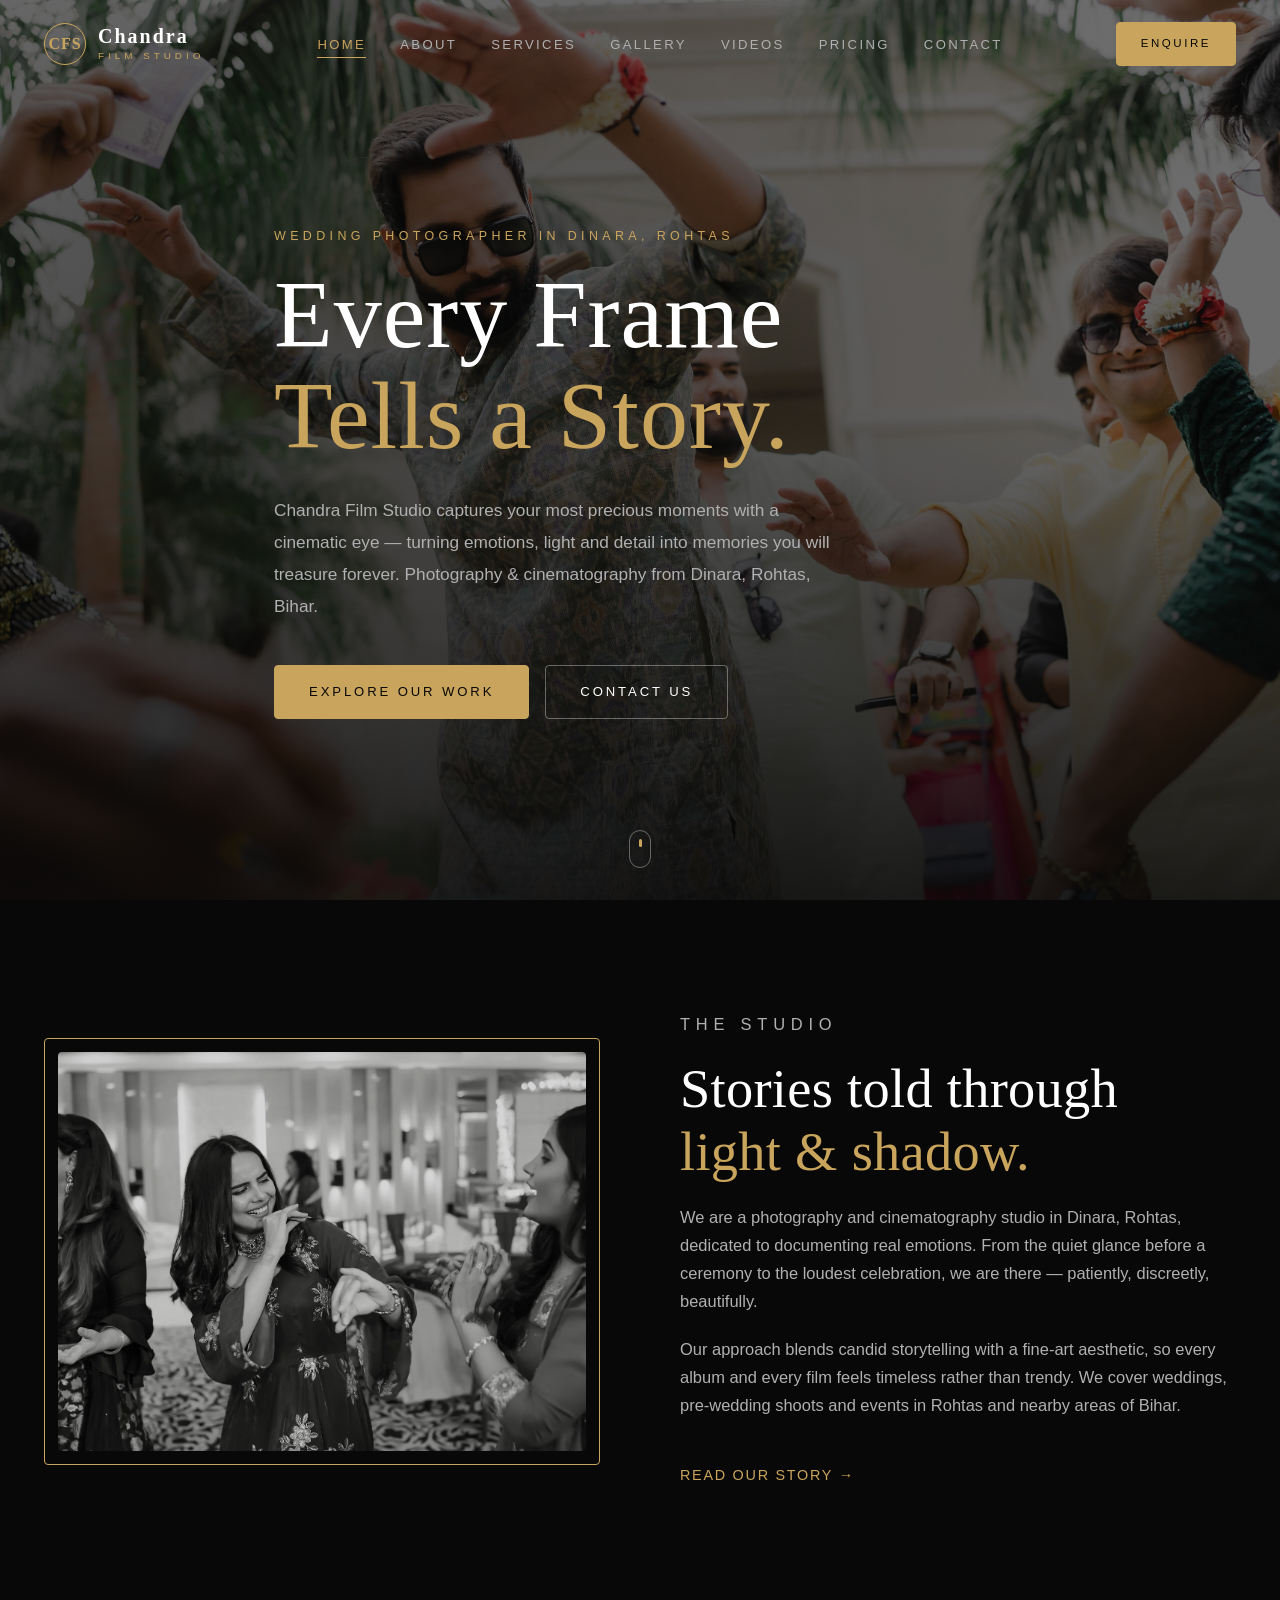
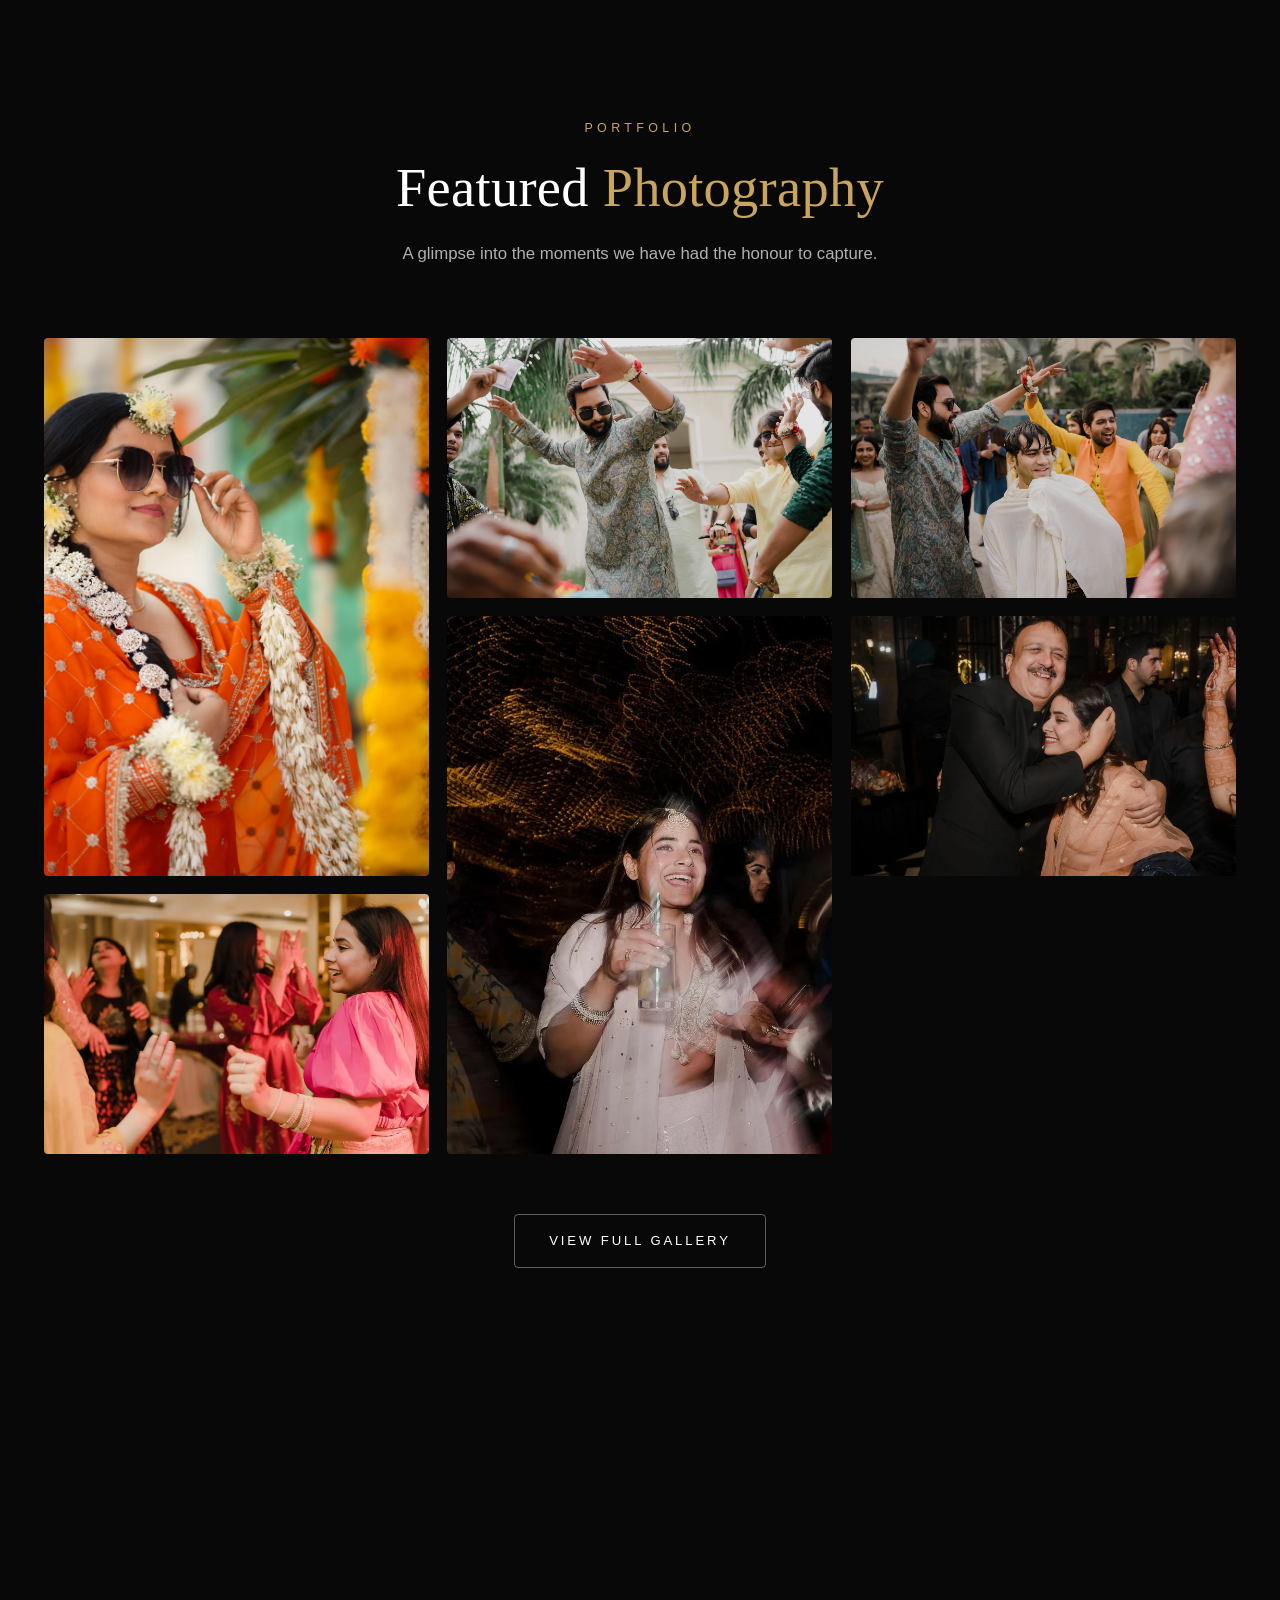
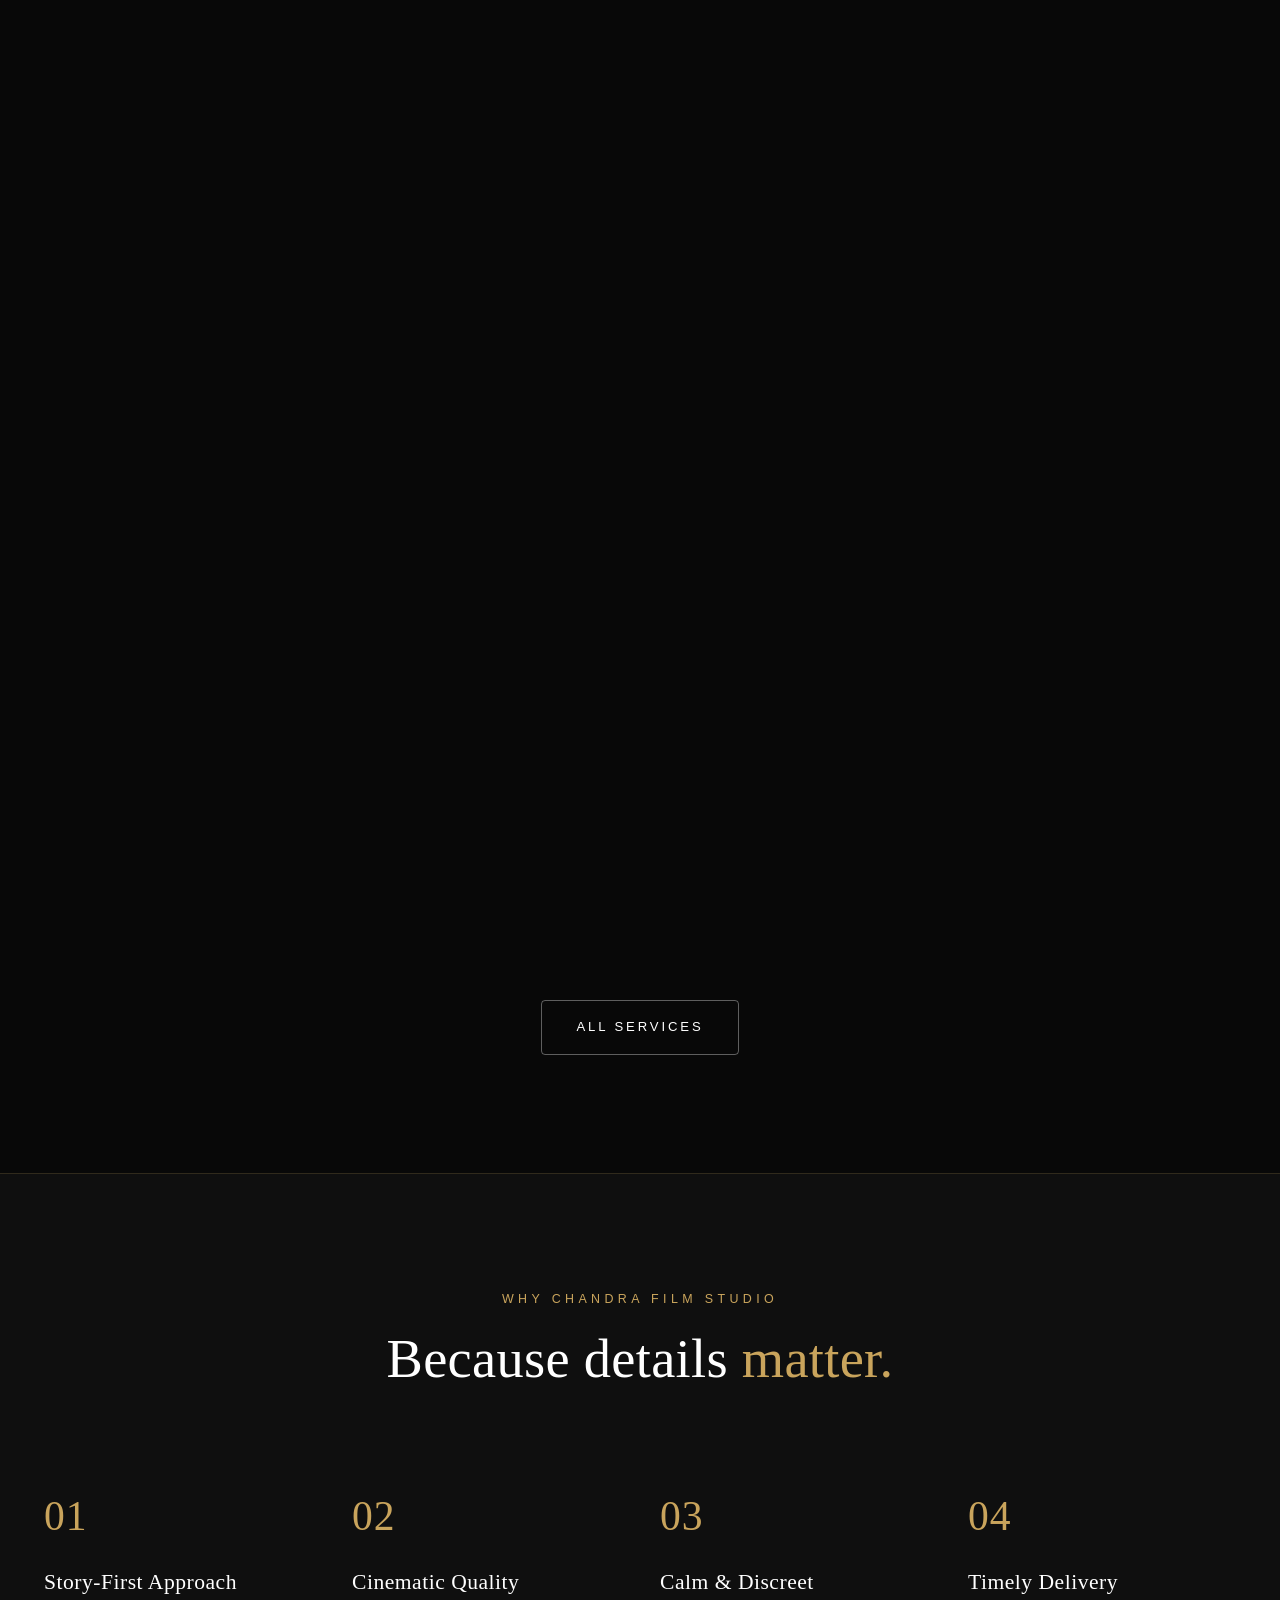
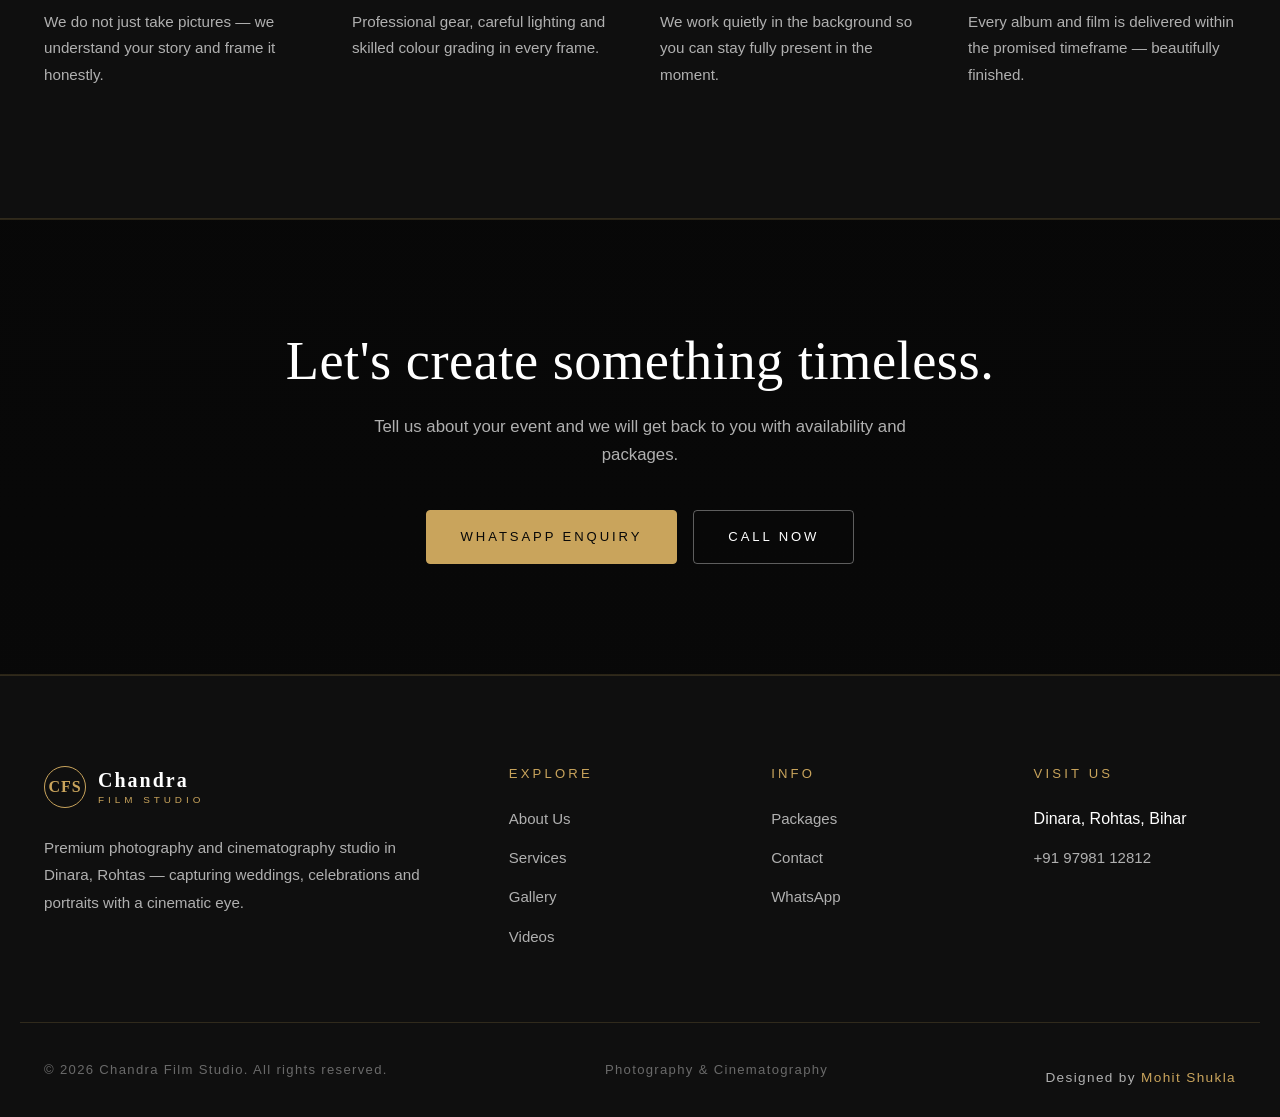
==== commit 42a3476e: "Optimized images to WebP, fixed intro frame, and updated CTA background" ====
--- a/index.html
+++ b/index.html
@@ -91,7 +91,7 @@
   <!-- ================= HERO ================= -->
   <section class="hero">
     <div class="hero-media">
-      <img src="images/portrait7.jpg" alt="Baraat celebration wedding photography in Dinara, Rohtas by Chandra Film Studio" fetchpriority="high" />
+      <img src="images/portrait7.webp" alt="Baraat celebration wedding photography in Dinara, Rohtas by Chandra Film Studio" fetchpriority="high" />
     </div>
     <div class="hero-veil"></div>
 
@@ -117,7 +117,7 @@
     <div class="container intro-grid">
 
       <div class="intro-media reveal">
-        <img src="images/portrait1.jpg" alt="Candid black and white event photography by Chandra Film Studio, Dinara" loading="lazy" />
+        <img src="images/portrait1.webp" alt="Candid black and white event photography by Chandra Film Studio, Dinara" loading="lazy" />
       </div>
 
       <div class="intro-copy reveal">
@@ -151,22 +151,22 @@
 
       <div class="gallery-grid gallery-grid--home">
         <a href="gallery.html" class="g-item g-tall reveal">
-          <img src="images/portraitt14.jpg" alt="Wedding photograph by Chandra Film Studio, Dinara, Rohtas" loading="lazy" />
+          <img src="images/portraitt14.webp" alt="Wedding photograph by Chandra Film Studio, Dinara, Rohtas" loading="lazy" />
         </a>
         <a href="gallery.html" class="g-item reveal">
-          <img src="images/portrait7.jpg" alt="Groom baraat photography in Dinara, Rohtas" loading="lazy" />
+          <img src="images/portrait7.webp" alt="Groom baraat photography in Dinara, Rohtas" loading="lazy" />
         </a>
         <a href="gallery.html" class="g-item reveal">
-          <img src="images/portrait6.jpg" alt="Pre-wedding shoot in Rohtas, Bihar" loading="lazy" />
+          <img src="images/portrait6.webp" alt="Pre-wedding shoot in Rohtas, Bihar" loading="lazy" />
         </a>
         <a href="gallery.html" class="g-item g-tall reveal">
-          <img src="images/portrait5.jpg" alt="Bridal portrait wedding photography in Dinara" loading="lazy" />
+          <img src="images/portrait5.webp" alt="Bridal portrait wedding photography in Dinara" loading="lazy" />
         </a>
         <a href="gallery.html" class="g-item reveal">
-          <img src="images/portrait4.jpg" alt="Emotional candid wedding moment in Rohtas, Bihar" loading="lazy" />
+          <img src="images/portrait4.webp" alt="Emotional candid wedding moment in Rohtas, Bihar" loading="lazy" />
         </a>
         <a href="gallery.html" class="g-item reveal">
-          <img src="images/portrait3.jpg" alt="Portrait photography in Dinara, Rohtas" loading="lazy" />
+          <img src="images/portrait3.webp" alt="Portrait photography in Dinara, Rohtas" loading="lazy" />
         </a>
       </div>
 
@@ -191,7 +191,7 @@
 
         <a href="services.html" class="card reveal">
           <div class="card-img">
-            <img src="images/portraitt29.jpg" alt="Wedding photography service in Dinara, Rohtas" loading="lazy" />
+            <img src="images/portraitt29.webp" alt="Wedding photography service in Dinara, Rohtas" loading="lazy" />
           </div>
           <div class="card-body">
             <h3>Wedding Photography</h3>
@@ -201,7 +201,7 @@
 
         <a href="services.html" class="card reveal">
           <div class="card-img">
-            <img src="images/portrait10.jpg" alt="Wedding cinematography and films in Dinara, Rohtas" loading="lazy" />
+            <img src="images/portrait10.webp" alt="Wedding cinematography and films in Dinara, Rohtas" loading="lazy" />
           </div>
           <div class="card-body">
             <h3>Wedding Cinematography</h3>
@@ -211,7 +211,7 @@
 
         <a href="services.html" class="card reveal">
           <div class="card-img">
-            <img src="images/portraite2.jpg" alt="Pre-wedding photography shoot in Rohtas, Bihar" loading="lazy" />
+            <img src="images/portraite2.webp" alt="Pre-wedding photography shoot in Rohtas, Bihar" loading="lazy" />
           </div>
           <div class="card-body">
             <h3>Pre-Wedding Photography</h3>
@@ -221,7 +221,7 @@
 
         <a href="services.html" class="card reveal">
           <div class="card-img">
-            <img src="images/portrait1.jpg" alt="Birthday and event photography in Dinara, Rohtas" loading="lazy" />
+            <img src="images/portrait1.webp" alt="Birthday and event photography in Dinara, Rohtas" loading="lazy" />
           </div>
           <div class="card-body">
             <h3>Events &amp; Birthdays</h3>
@@ -231,7 +231,7 @@
 
         <a href="services.html" class="card reveal">
           <div class="card-img">
-            <img src="images/portrait6.jpg" alt="Portrait photography for couples and families in Dinara" loading="lazy" />
+            <img src="images/portrait6.webp" alt="Portrait photography for couples and families in Dinara" loading="lazy" />
           </div>
           <div class="card-body">
             <h3>Portrait Photography</h3>
@@ -241,7 +241,7 @@
 
         <a href="services.html" class="card reveal">
           <div class="card-img">
-            <img src="images/portrait10.jpg" alt="Premium wedding album designing by Chandra Film Studio" loading="lazy" />
+            <img src="images/portrait10.webp" alt="Premium wedding album designing by Chandra Film Studio" loading="lazy" />
           </div>
           <div class="card-body">
             <h3>Album Designing</h3>
--- a/css/style.css
+++ b/css/style.css
@@ -453,6 +453,7 @@
 }
 
 /* ---------- 8. INTRO SECTION ---------- */
+/* ---------- 8. INTRO SECTION ---------- */
 .intro-grid {
   display: grid;
   grid-template-columns: 1fr 1fr;
@@ -462,12 +463,15 @@
 
 .intro-media {
   position: relative;
+  width: 100%;
+  padding: 14px; /* Frame aur image ke beech ka gap. Ise tum apne hisaab se kam-zyada kar sakte ho */
+  line-height: 0; /* Image ke niche jo faltu space aati hai, use hatane ke liye */
 }
 
 .intro-media::before {
   content: "";
   position: absolute;
-  inset: -16px 16px 16px -16px;
+  inset: 0; /* Frame exactly container ke size par banega */
   border: 1px solid var(--gold);
   border-radius: var(--radius);
   z-index: 0;
@@ -478,10 +482,11 @@
   position: relative;
   z-index: 1;
   width: 100%;
-  height: 620px;
+  height: auto; /* SABSE IMPORTANT: Image apni natural height legi, koi fix height nahi */
   object-fit: cover;
   border-radius: var(--radius);
   filter: brightness(0.92);
+  display: block;
 }
 
 .intro-copy p {
@@ -670,7 +675,7 @@
   padding: 110px 0;
   background:
     linear-gradient(rgba(8, 8, 8, 0.82), rgba(8, 8, 8, 0.9)),
-    url("https://picsum.photos/seed/cfs-cta/1600/900") center/cover fixed;
+    url("../images/wedding12.webp") center/cover fixed;
   text-align: center;
   border-top: 1px solid var(--line);
   border-bottom: 1px solid var(--line);
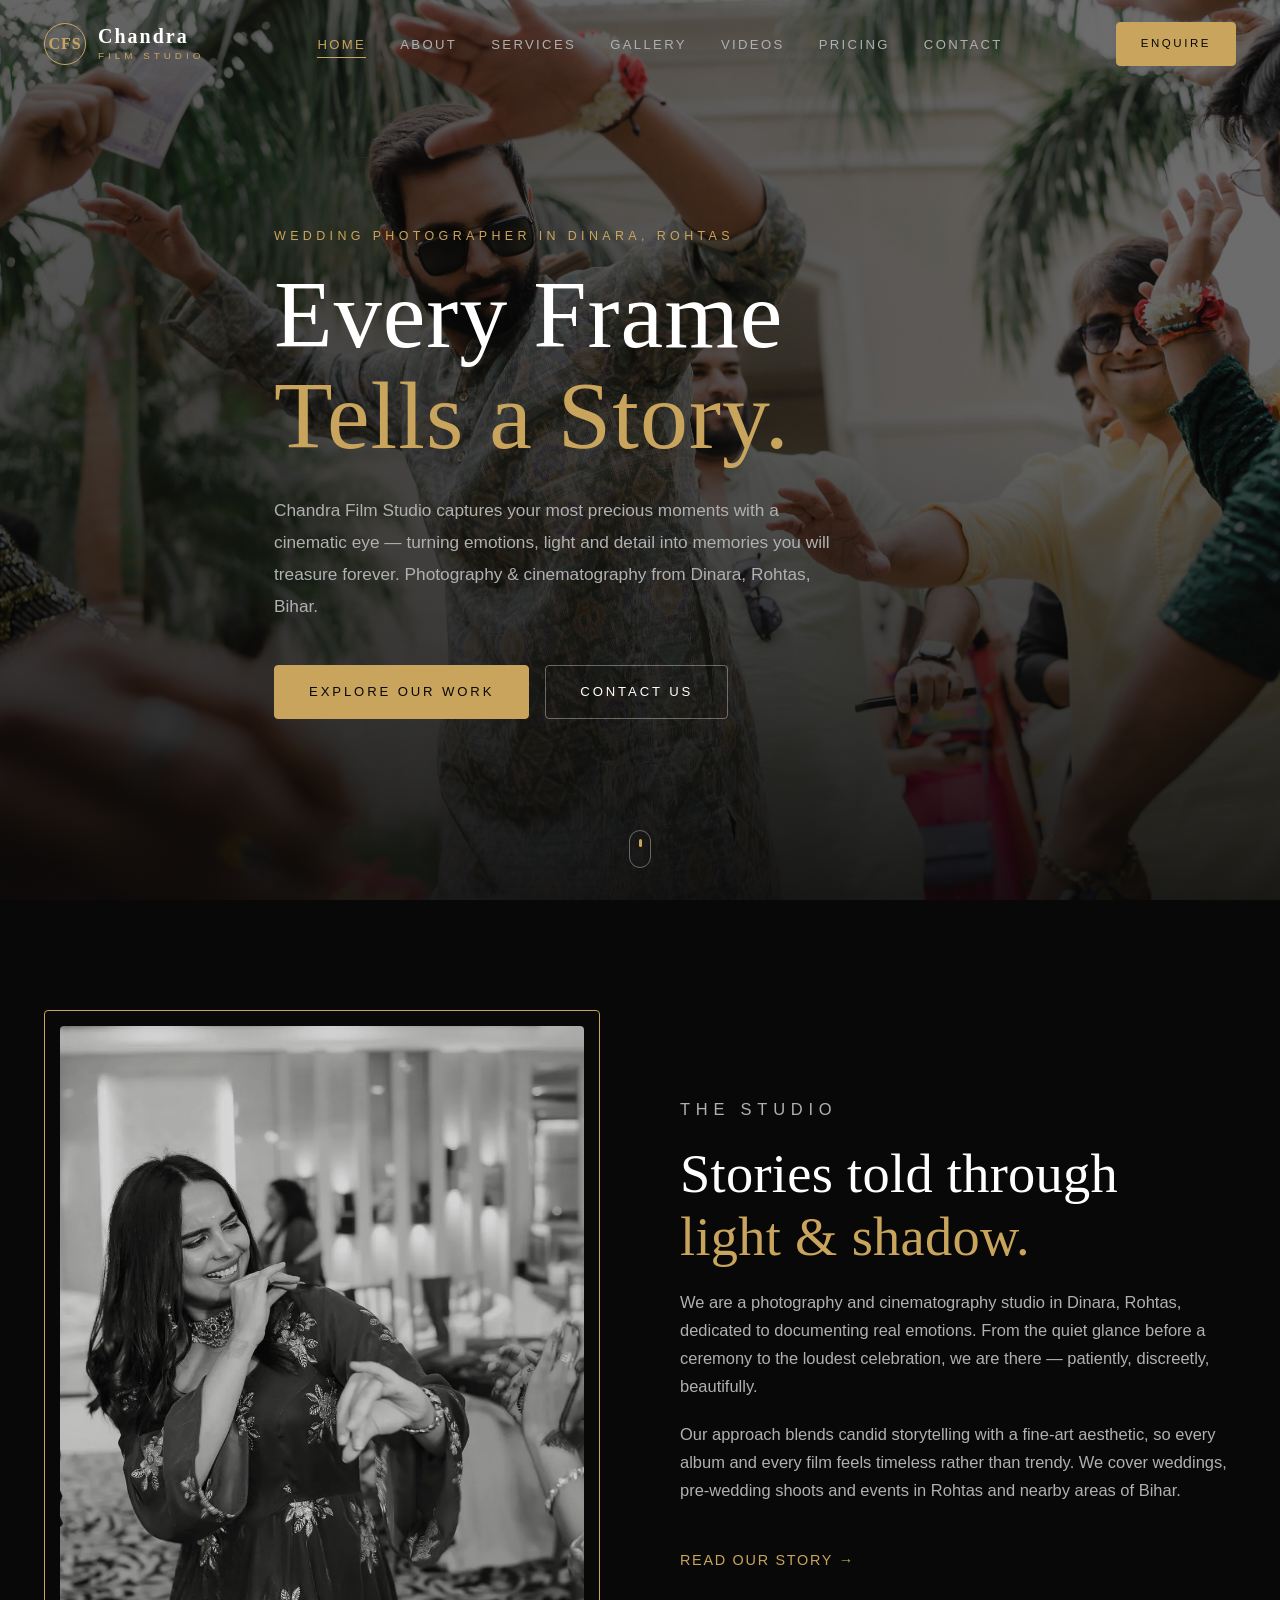
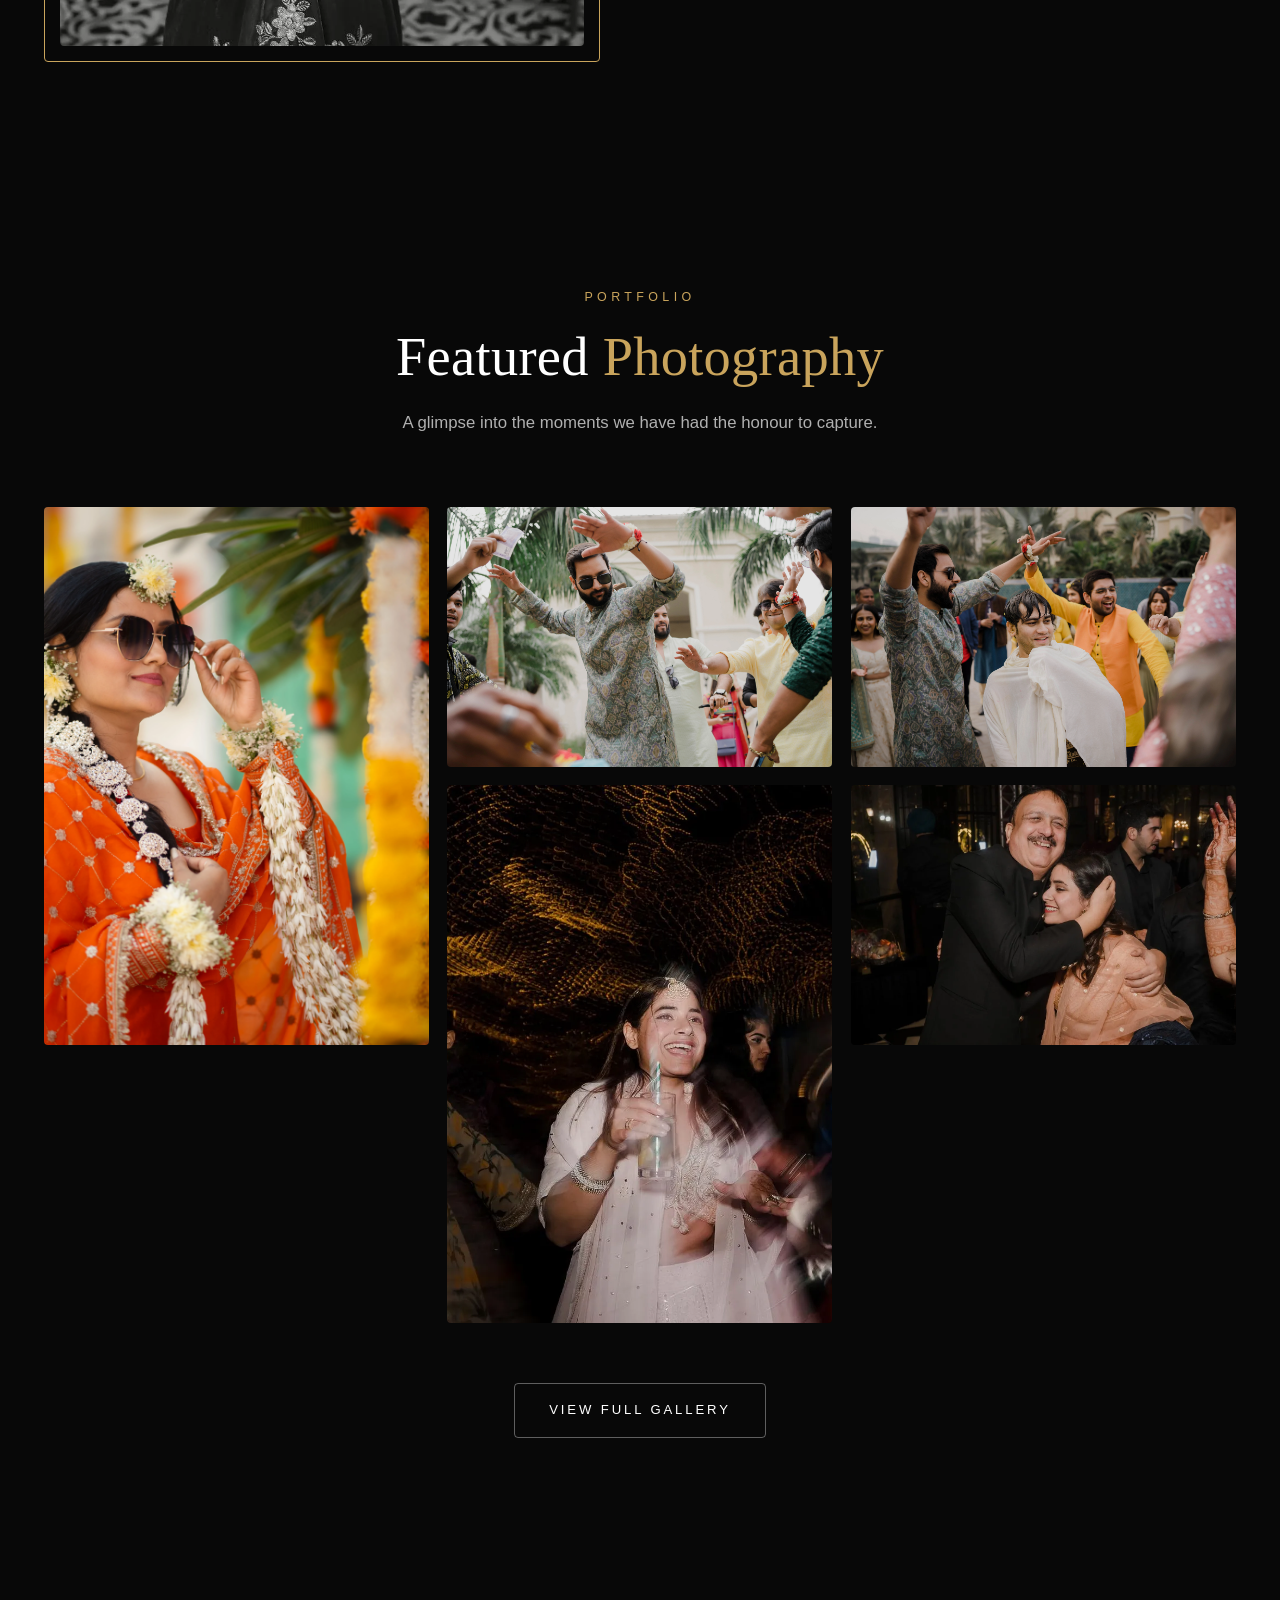
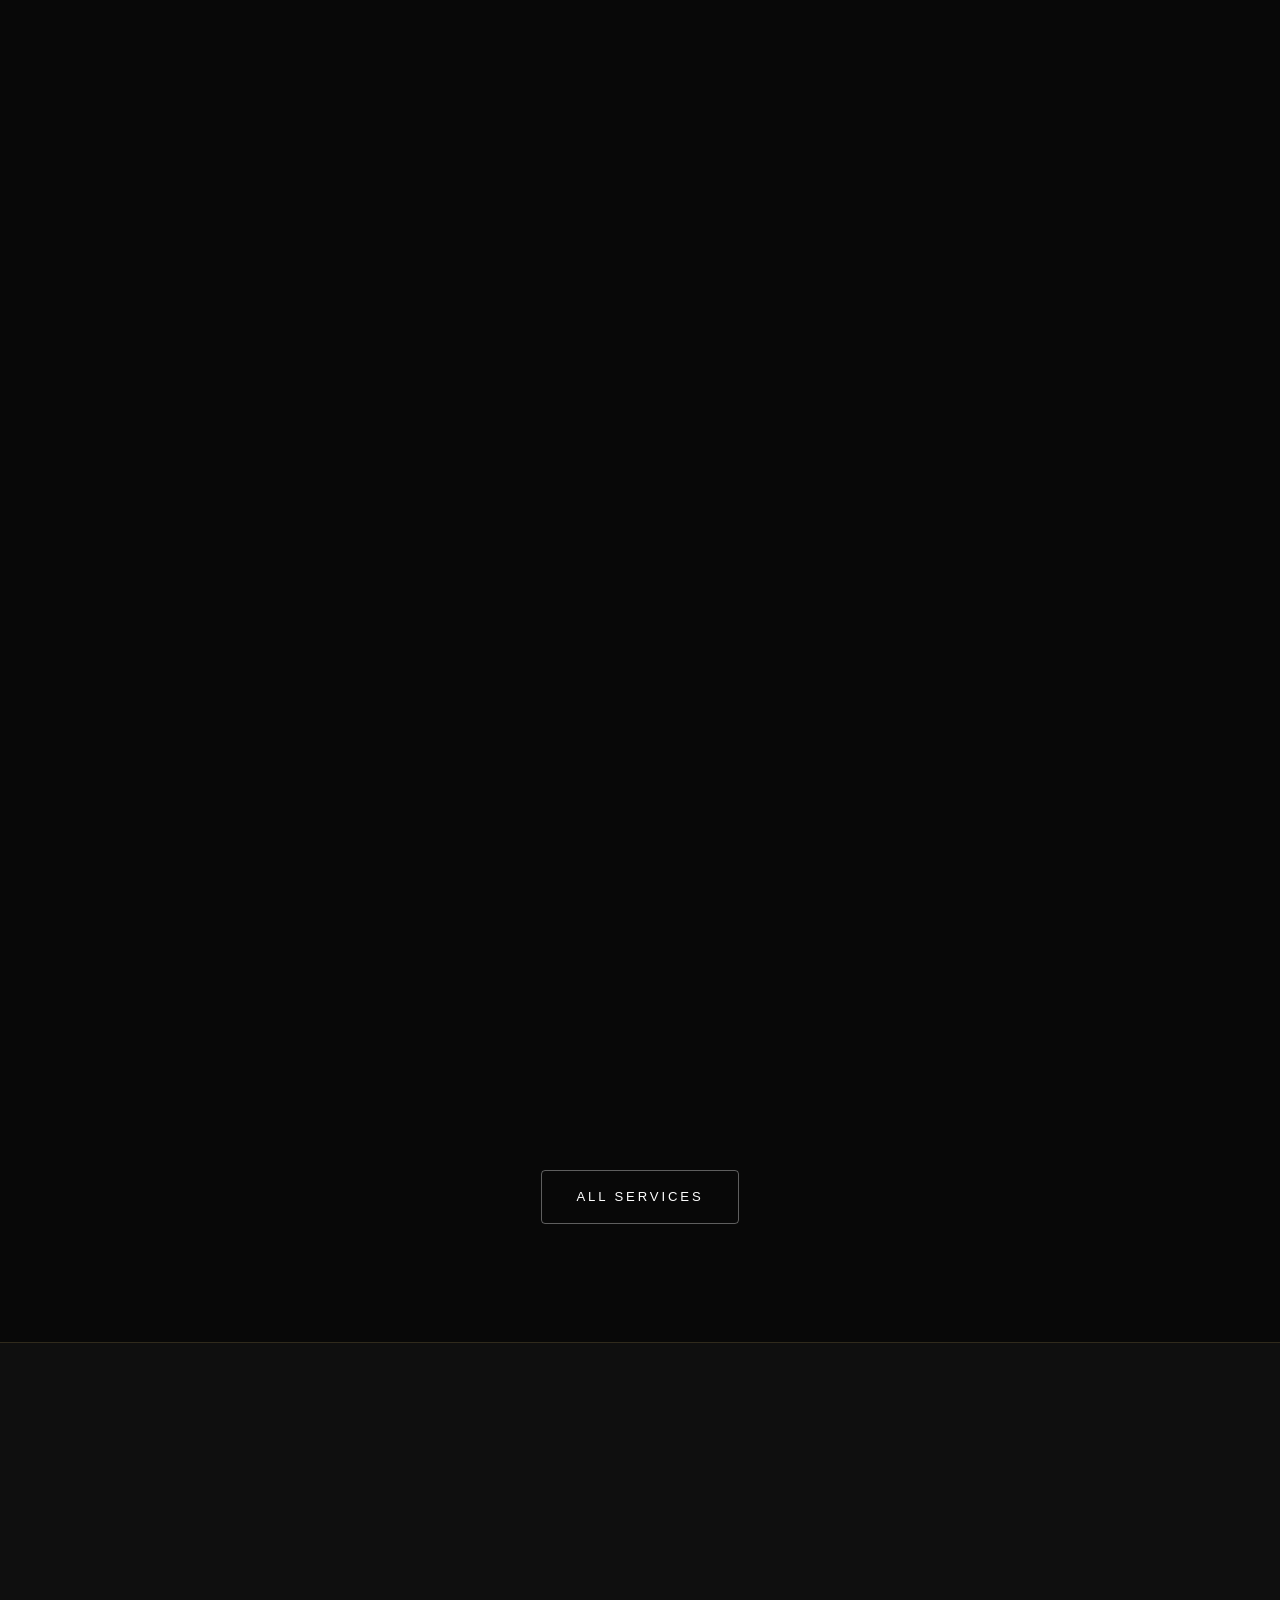
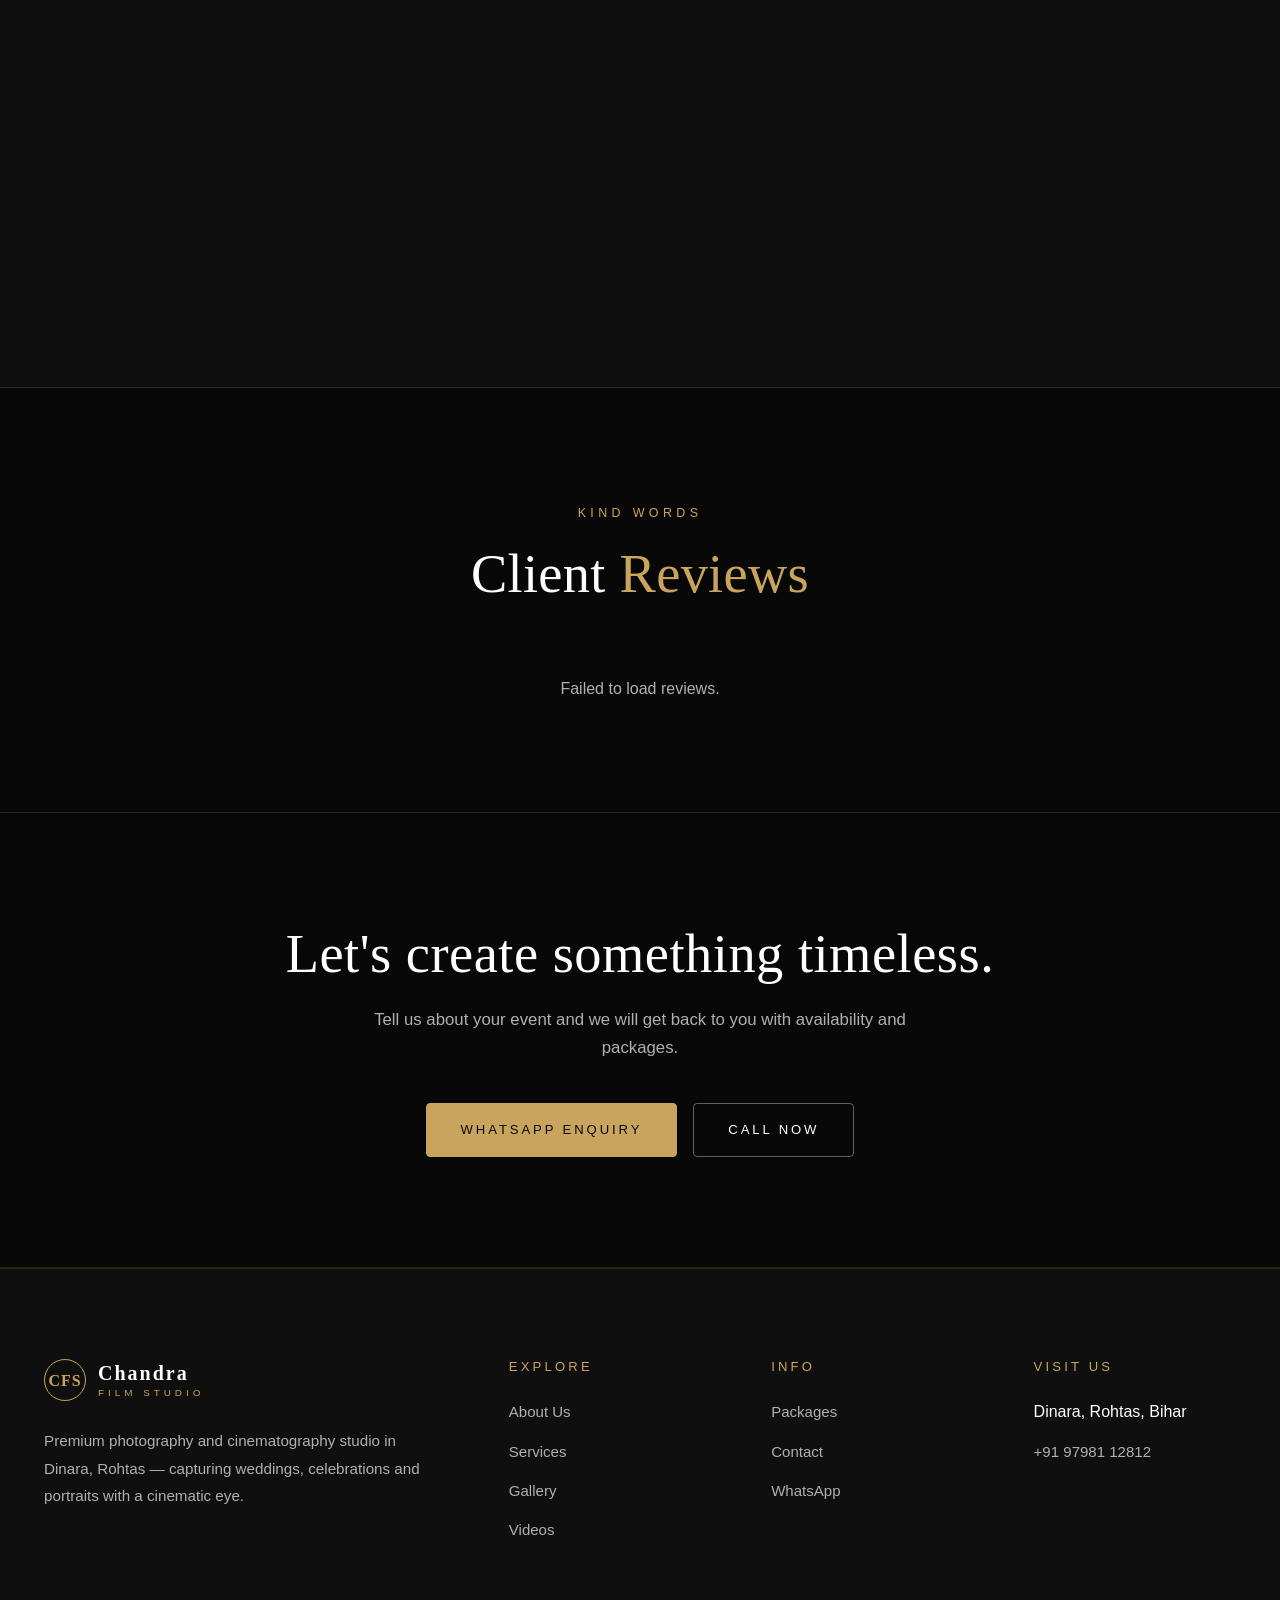
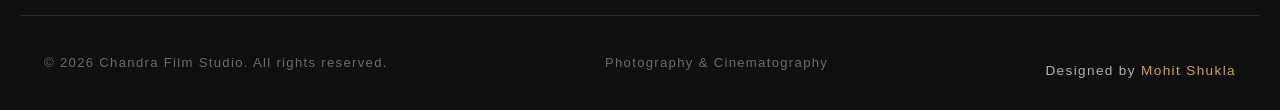
==== commit b7cc4b8e: "Added dynamic testimonials with Cloudflare KV" ====
--- a/index.html
+++ b/index.html
@@ -293,26 +293,22 @@
     </div>
   </section>
 
-  <!-- ================= TESTIMONIALS =================
-       Real client reviews milne ke baad hi is section ko
-       un-comment karein. Fake reviews nahi banane hain.
-  ================================================== -->
-  <!--
-  <section class="section testimonials">
-    <div class="container">
-      <div class="section-head">
-        <p class="eyebrow">Kind Words</p>
-        <h2 class="section-title">Client <span class="gold">Reviews</span></h2>
-      </div>
-      <div class="testi-grid">
-        <blockquote class="testi reveal">
-          <p>"REAL CLIENT REVIEW YAHAN"</p>
-          <cite>— Client Name, Event</cite>
-        </blockquote>
-      </div>
-    </div>
-  </section>
-  -->
+  <!-- ================= TESTIMONIALS ================= -->
+<section class="section testimonials">
+  <div class="container">
+    <div class="section-head">
+      <p class="eyebrow">Kind Words</p>
+      <h2 class="section-title">Client <span class="gold">Reviews</span></h2>
+    </div>
+
+    <!-- Yahan reviews aayenge -->
+    <div class="testi-grid" id="testimonialContainer">
+      <p style="text-align: center; color: var(--grey);">
+        Loading reviews...
+      </p>
+    </div>
+  </div>
+</section>
 
   <!-- ================= WHATSAPP CTA BAND ================= -->
   <section class="cta-band">
--- a/css/style.css
+++ b/css/style.css
@@ -453,7 +453,6 @@
 }
 
 /* ---------- 8. INTRO SECTION ---------- */
-/* ---------- 8. INTRO SECTION ---------- */
 .intro-grid {
   display: grid;
   grid-template-columns: 1fr 1fr;
@@ -463,15 +462,14 @@
 
 .intro-media {
   position: relative;
+  padding: 16px; /* Frame aur image ke beech ka gap */
   width: 100%;
-  padding: 14px; /* Frame aur image ke beech ka gap. Ise tum apne hisaab se kam-zyada kar sakte ho */
-  line-height: 0; /* Image ke niche jo faltu space aati hai, use hatane ke liye */
 }
 
 .intro-media::before {
   content: "";
   position: absolute;
-  inset: 0; /* Frame exactly container ke size par banega */
+  inset: 0; /* Frame perfectly image ke chaaro taraf rahega */
   border: 1px solid var(--gold);
   border-radius: var(--radius);
   z-index: 0;
@@ -482,7 +480,7 @@
   position: relative;
   z-index: 1;
   width: 100%;
-  height: auto; /* SABSE IMPORTANT: Image apni natural height legi, koi fix height nahi */
+  height: 620px; /* Laptop par image badi aur lambi dikhegi */
   object-fit: cover;
   border-radius: var(--radius);
   filter: brightness(0.92);
@@ -1531,4 +1529,65 @@
   .contact-map {
     min-height: 350px;
   }
+}
+
+/* ---------- 26. DYNAMIC ENQUIRY FORM (NEW) ---------- */
+.enquiry-form-container {
+  background: var(--black-card);
+  padding: 40px;
+  border-radius: var(--radius);
+  border: 1px solid rgba(201, 164, 92, 0.2);
+  margin-bottom: 60px; /* Contact details aur form ke beech space */
+  max-width: 800px;
+  margin-left: auto;
+  margin-right: auto;
+  box-shadow: 0 10px 30px rgba(0, 0, 0, 0.5);
+}
+
+.form-row {
+  display: flex;
+  gap: 20px;
+}
+
+.form-row .form-group {
+  flex: 1;
+}
+
+.form-group {
+  margin-bottom: 20px;
+}
+
+.form-group input, 
+.form-group select, 
+.form-group textarea {
+  width: 100%;
+  padding: 15px;
+  background: var(--black);
+  border: 1px solid rgba(255, 255, 255, 0.1);
+  color: var(--white);
+  border-radius: var(--radius);
+  font-family: var(--font-body);
+  font-size: 1rem;
+  outline: none;
+  transition: border-color 0.3s;
+}
+
+.form-group input:focus, 
+.form-group select:focus, 
+.form-group textarea:focus {
+  border-color: var(--gold);
+}
+
+.form-group select option {
+  background: var(--black-card);
+}
+
+@media (max-width: 600px) {
+  .form-row {
+    flex-direction: column;
+    gap: 0;
+  }
+  .enquiry-form-container {
+    padding: 25px 20px;
+  }
 }
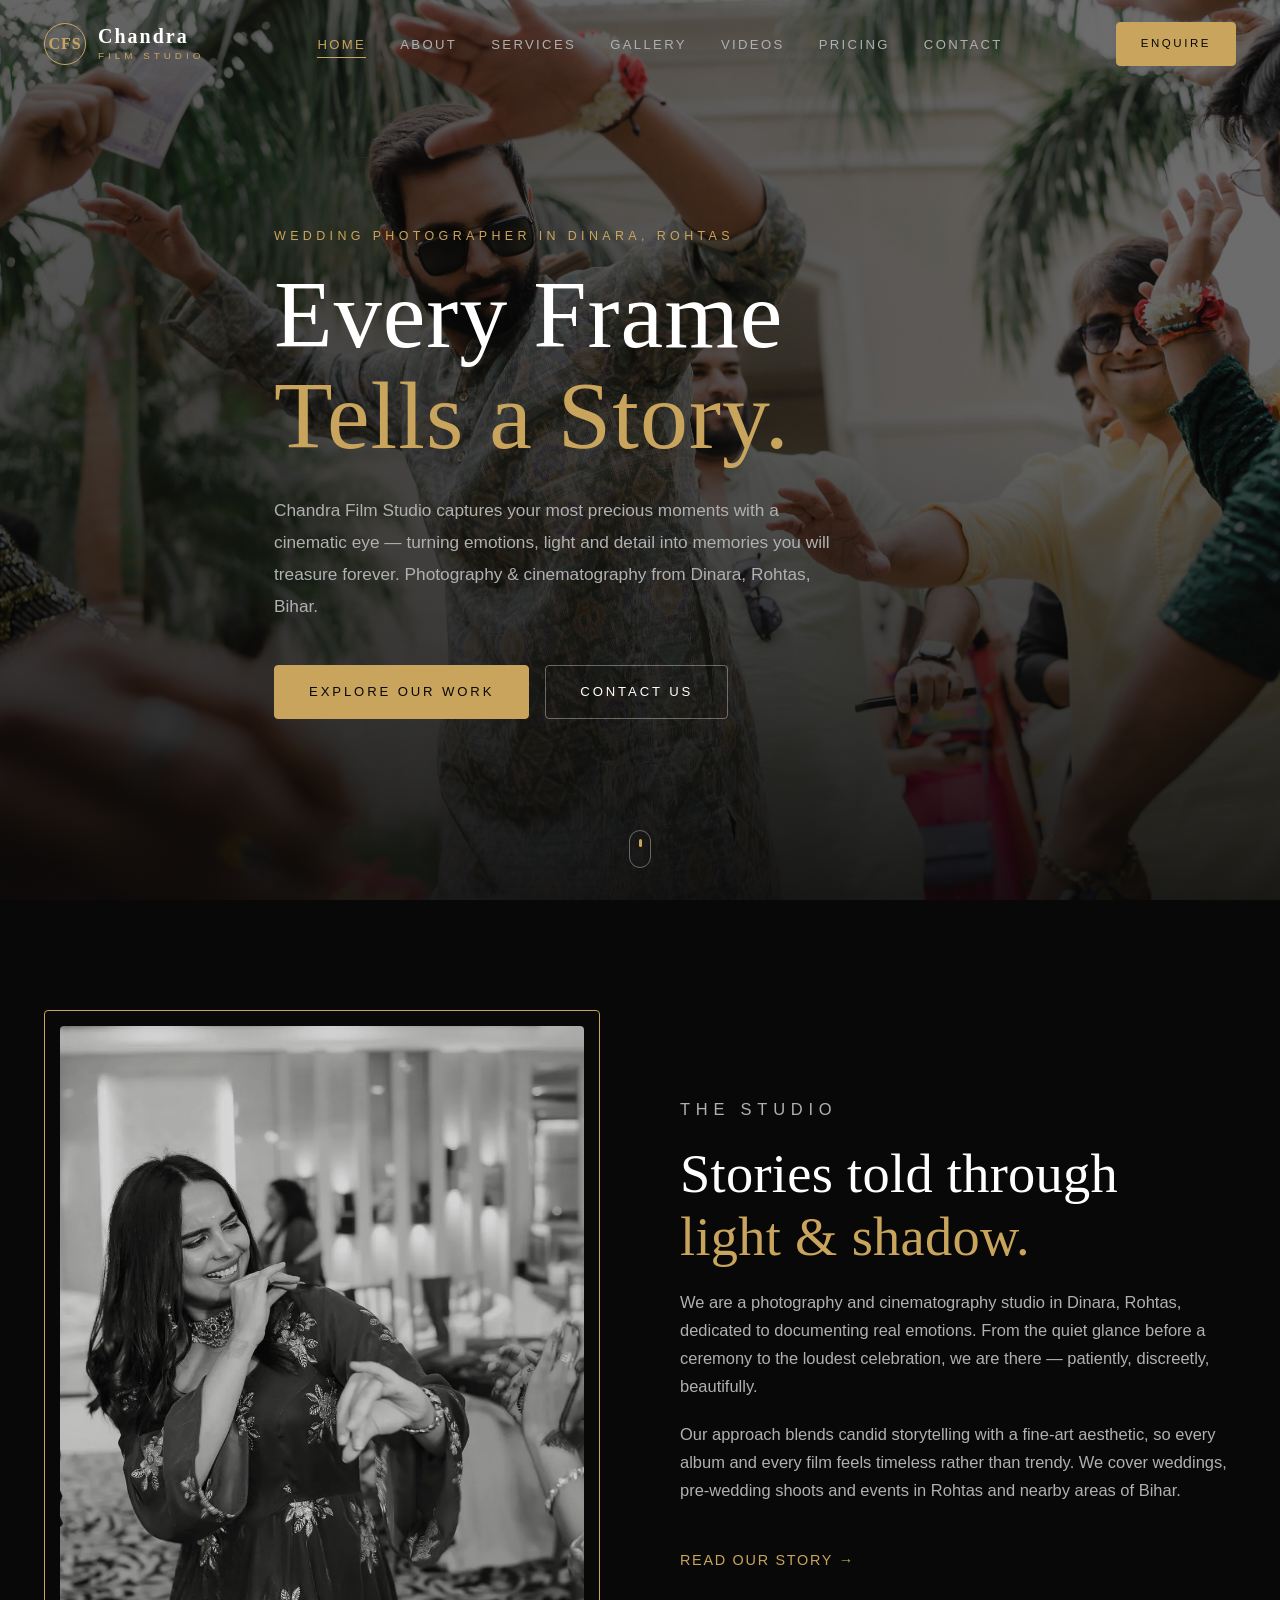
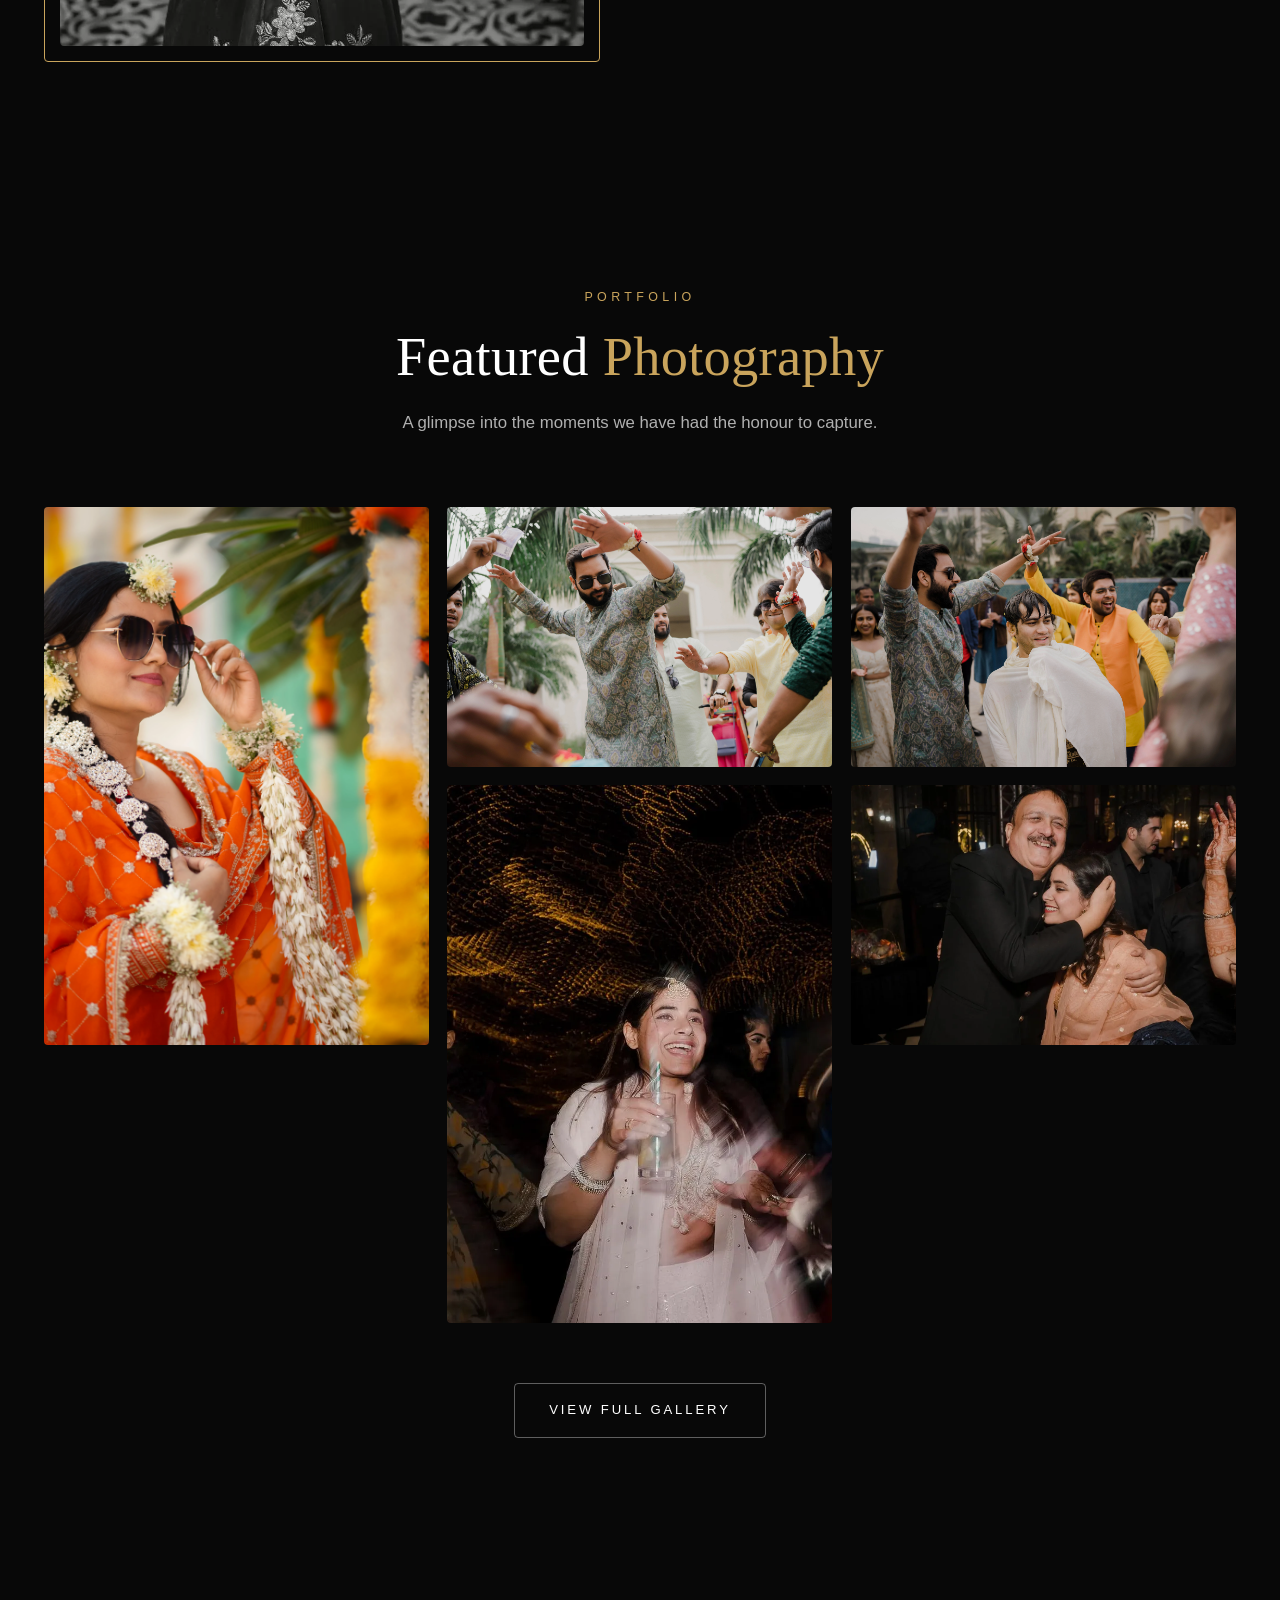
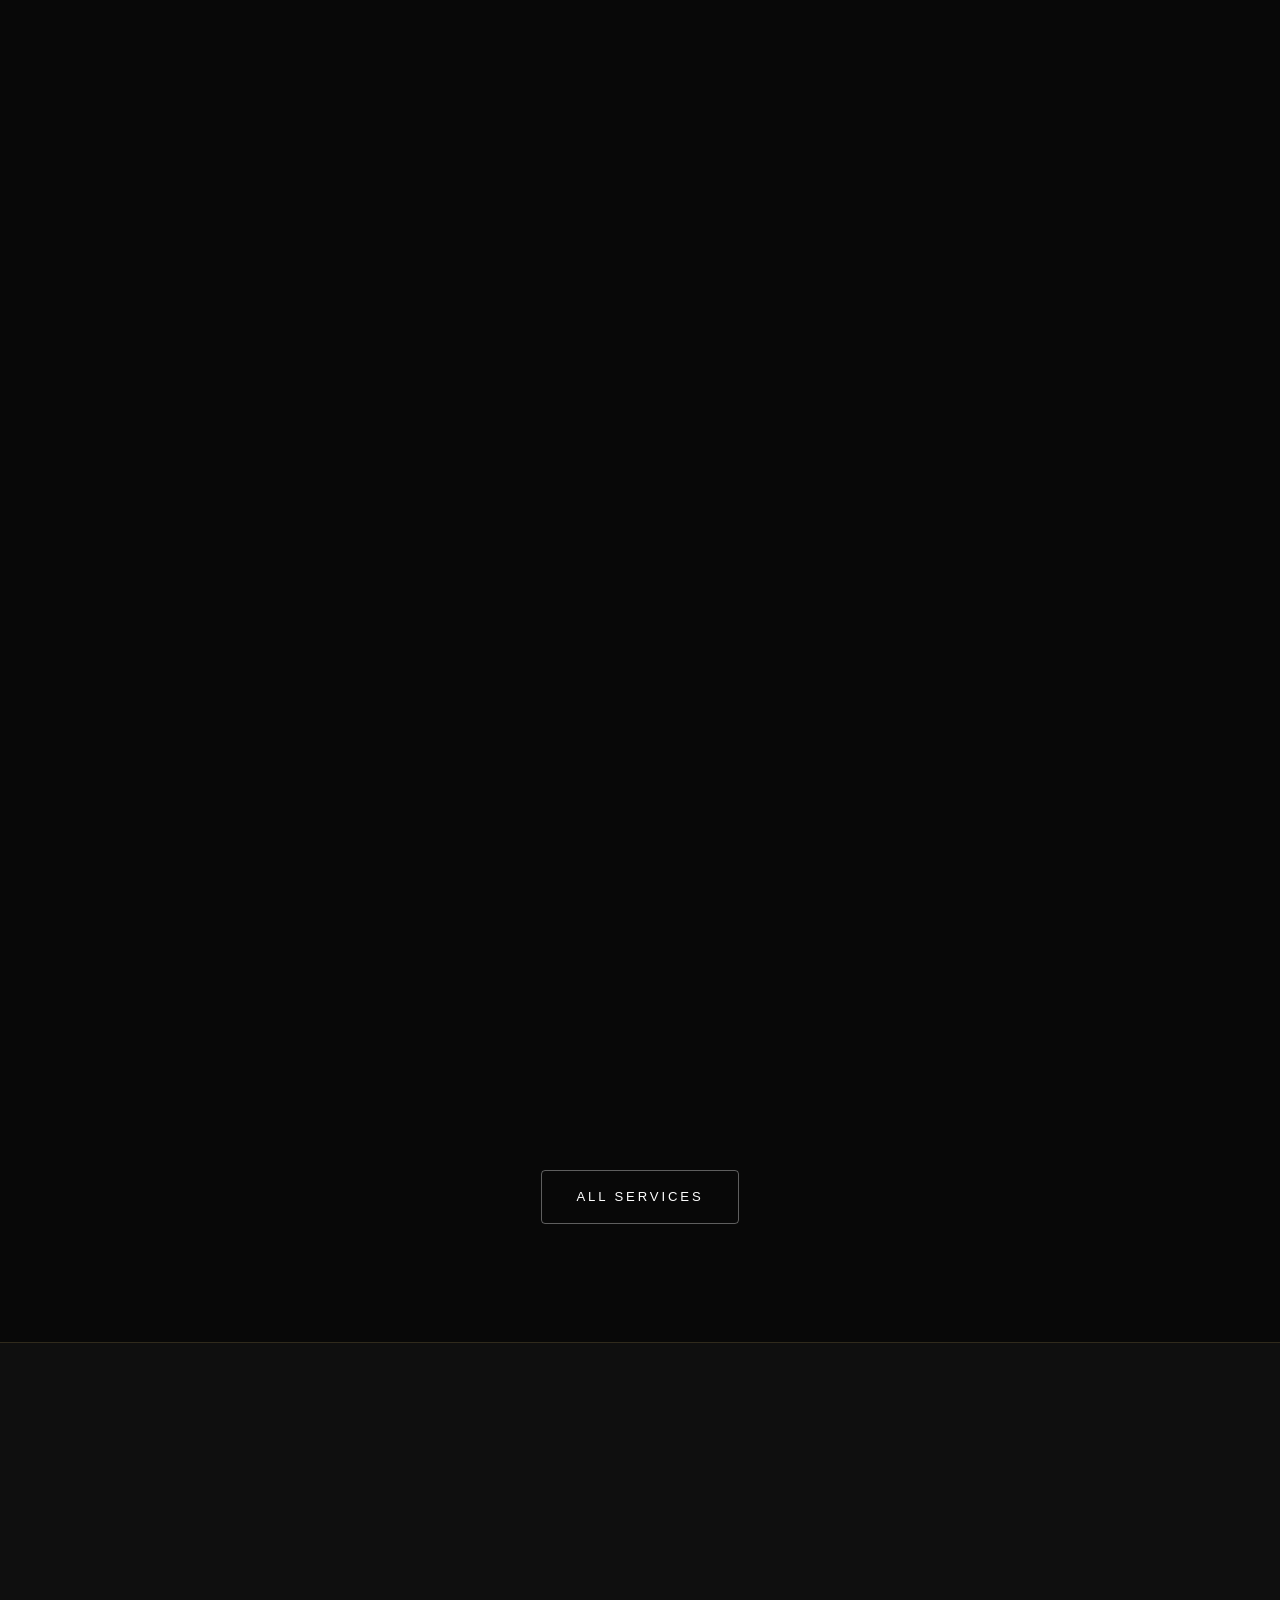
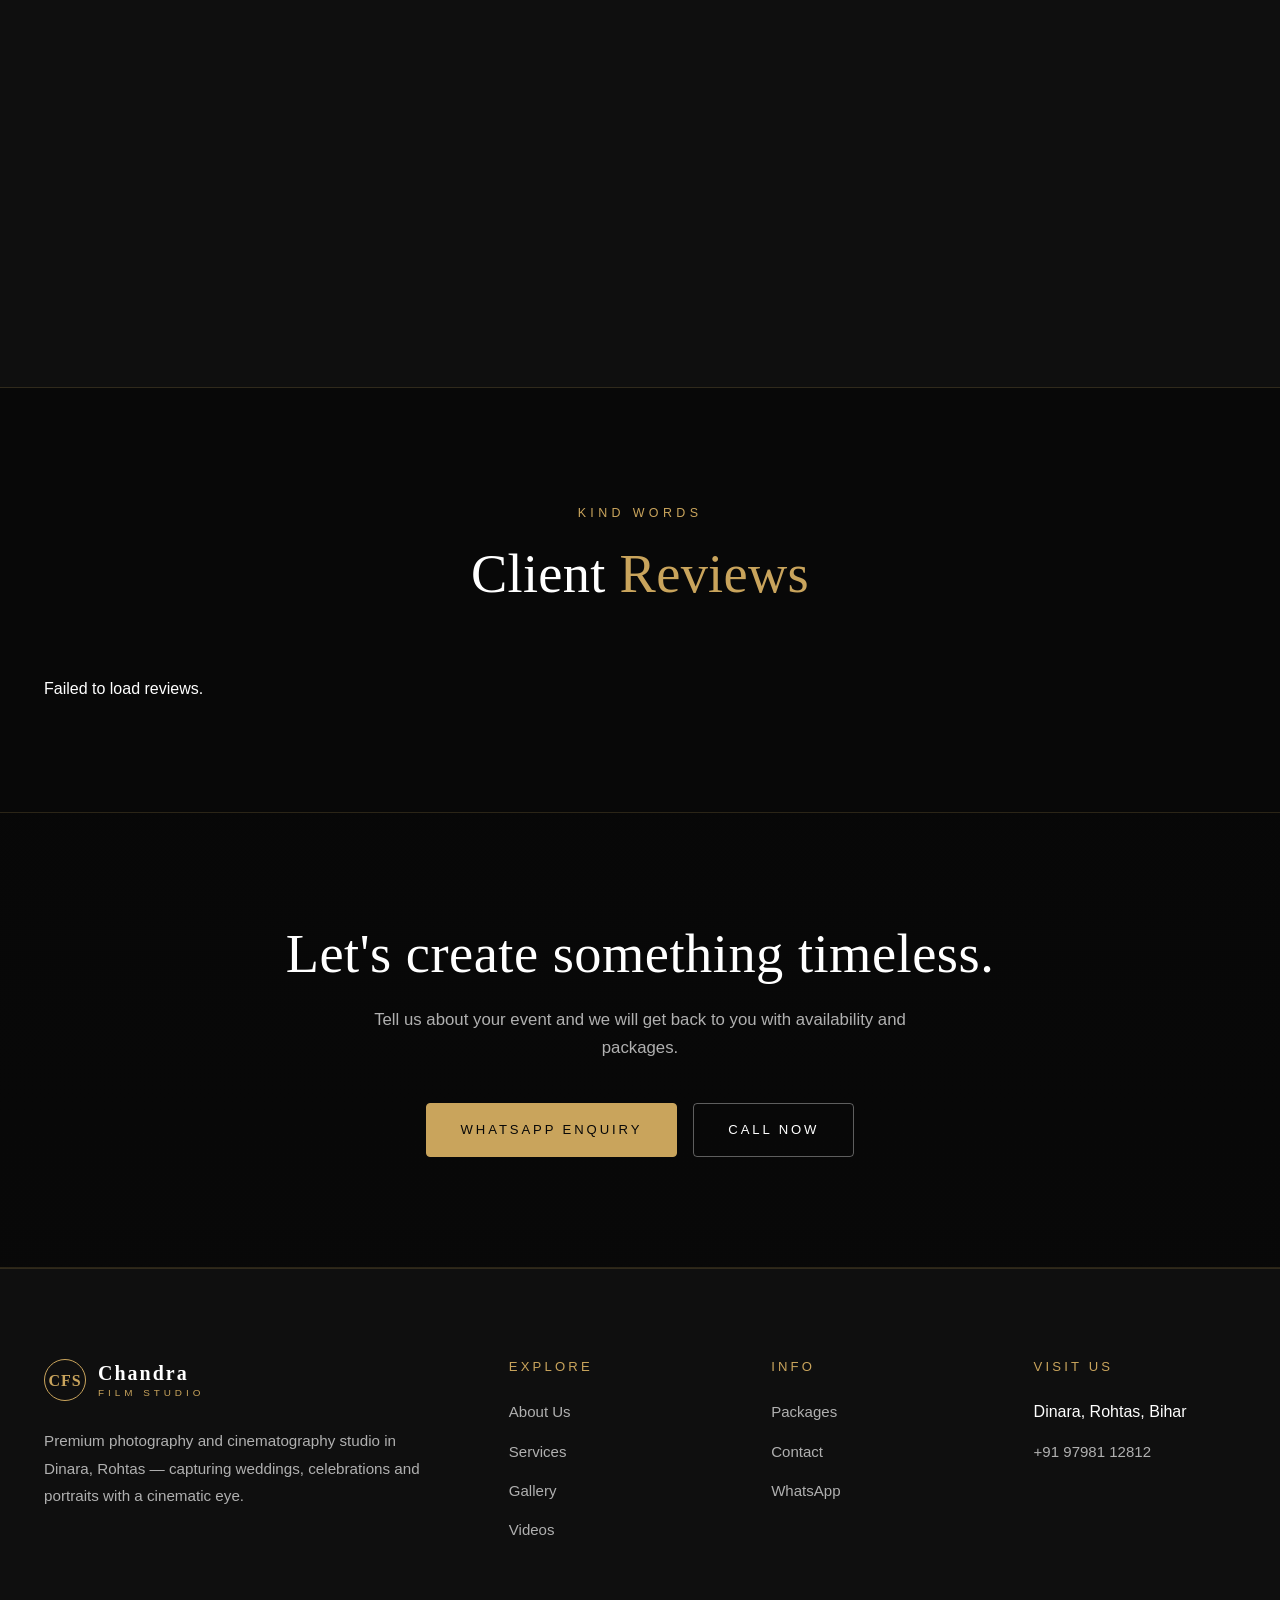
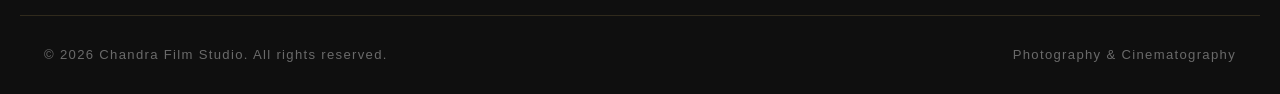
==== commit 0fc74df2: "Removed developer credit from footer" ====
--- a/index.html
+++ b/index.html
@@ -376,12 +376,7 @@
 
     <div class="container footer-bottom">
       <p>© <span id="year">2026</span> Chandra Film Studio. All rights reserved.</p>
-      <p>Photography &amp; Cinematography</p>
-
-        <p class="developer-credit" style="font-size: 0.85rem; color: var(--grey); margin-top: 15px;">
-        Designed by <span style="color: var(--gold); font-weight: 500;">Mohit Shukla</span>
-        </p>
-      
+      <p>Photography &amp; Cinematography</p>   
     </div>
   </footer>
 
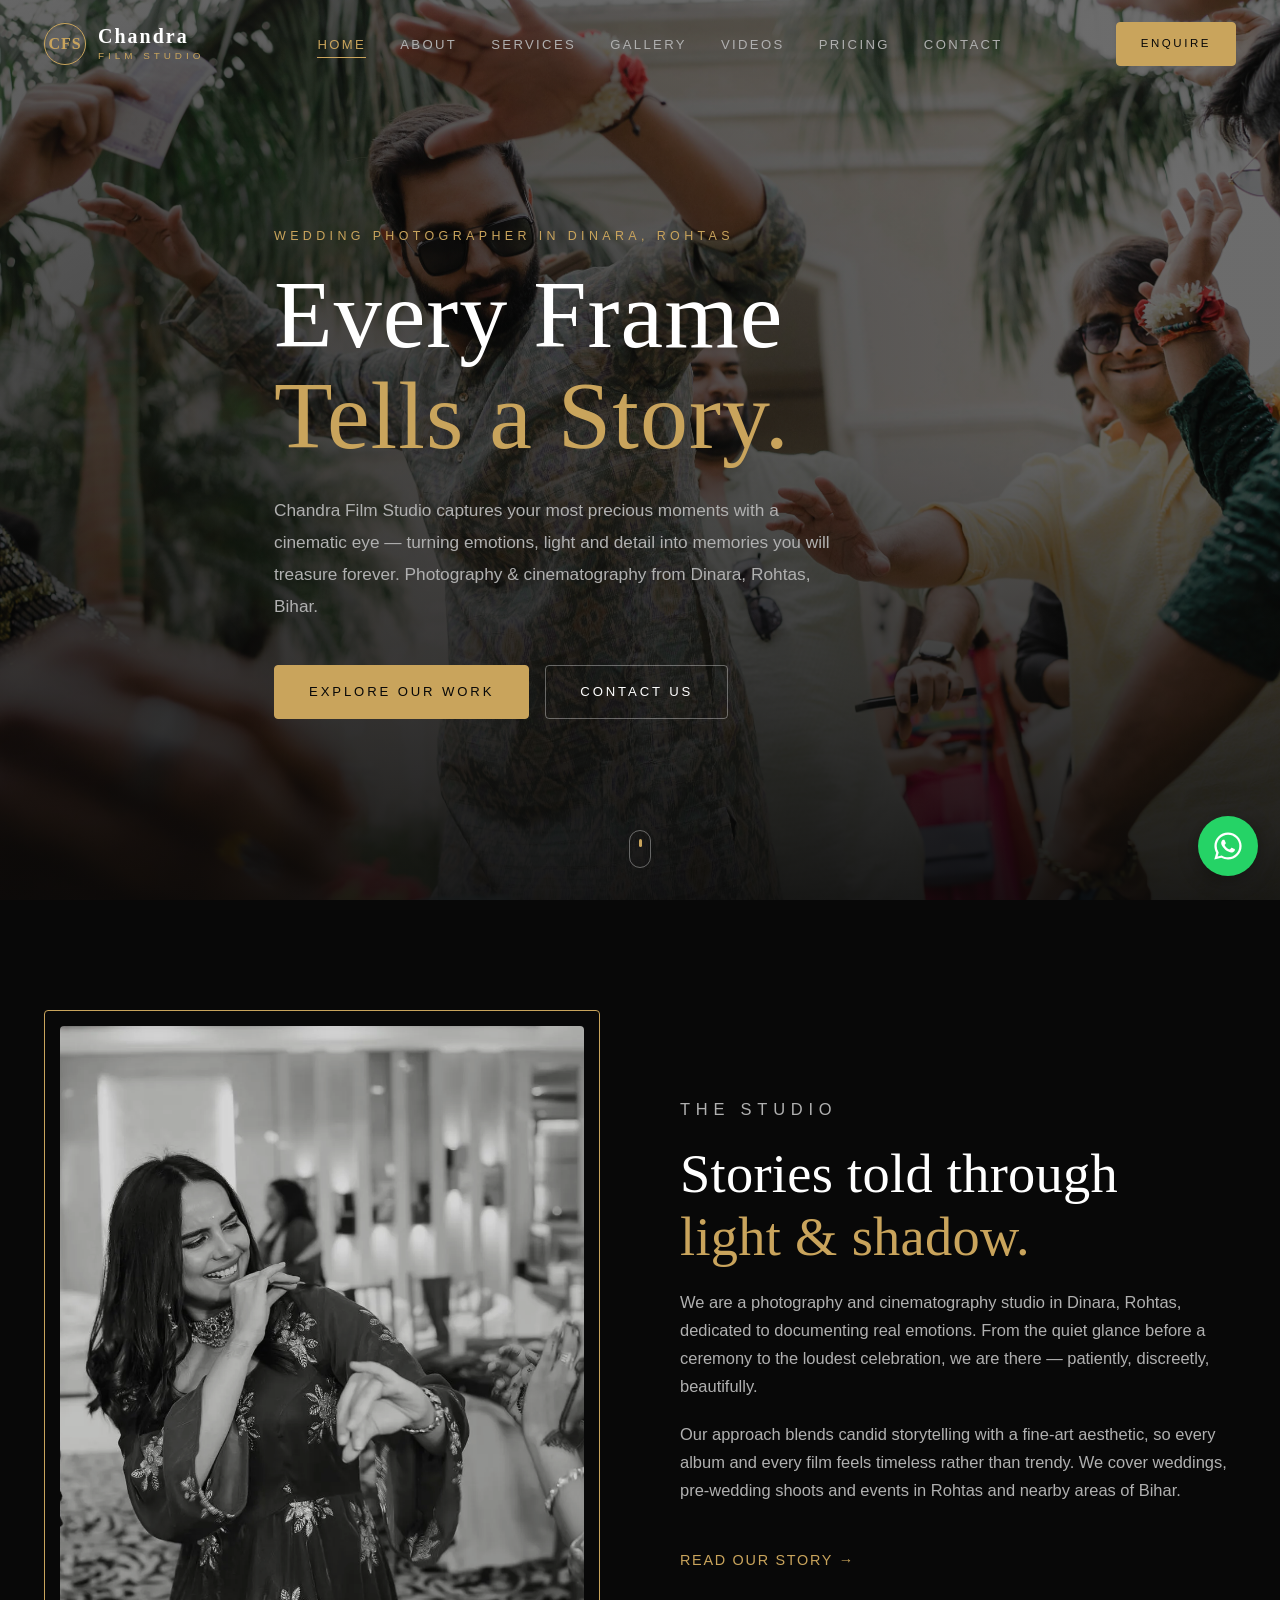
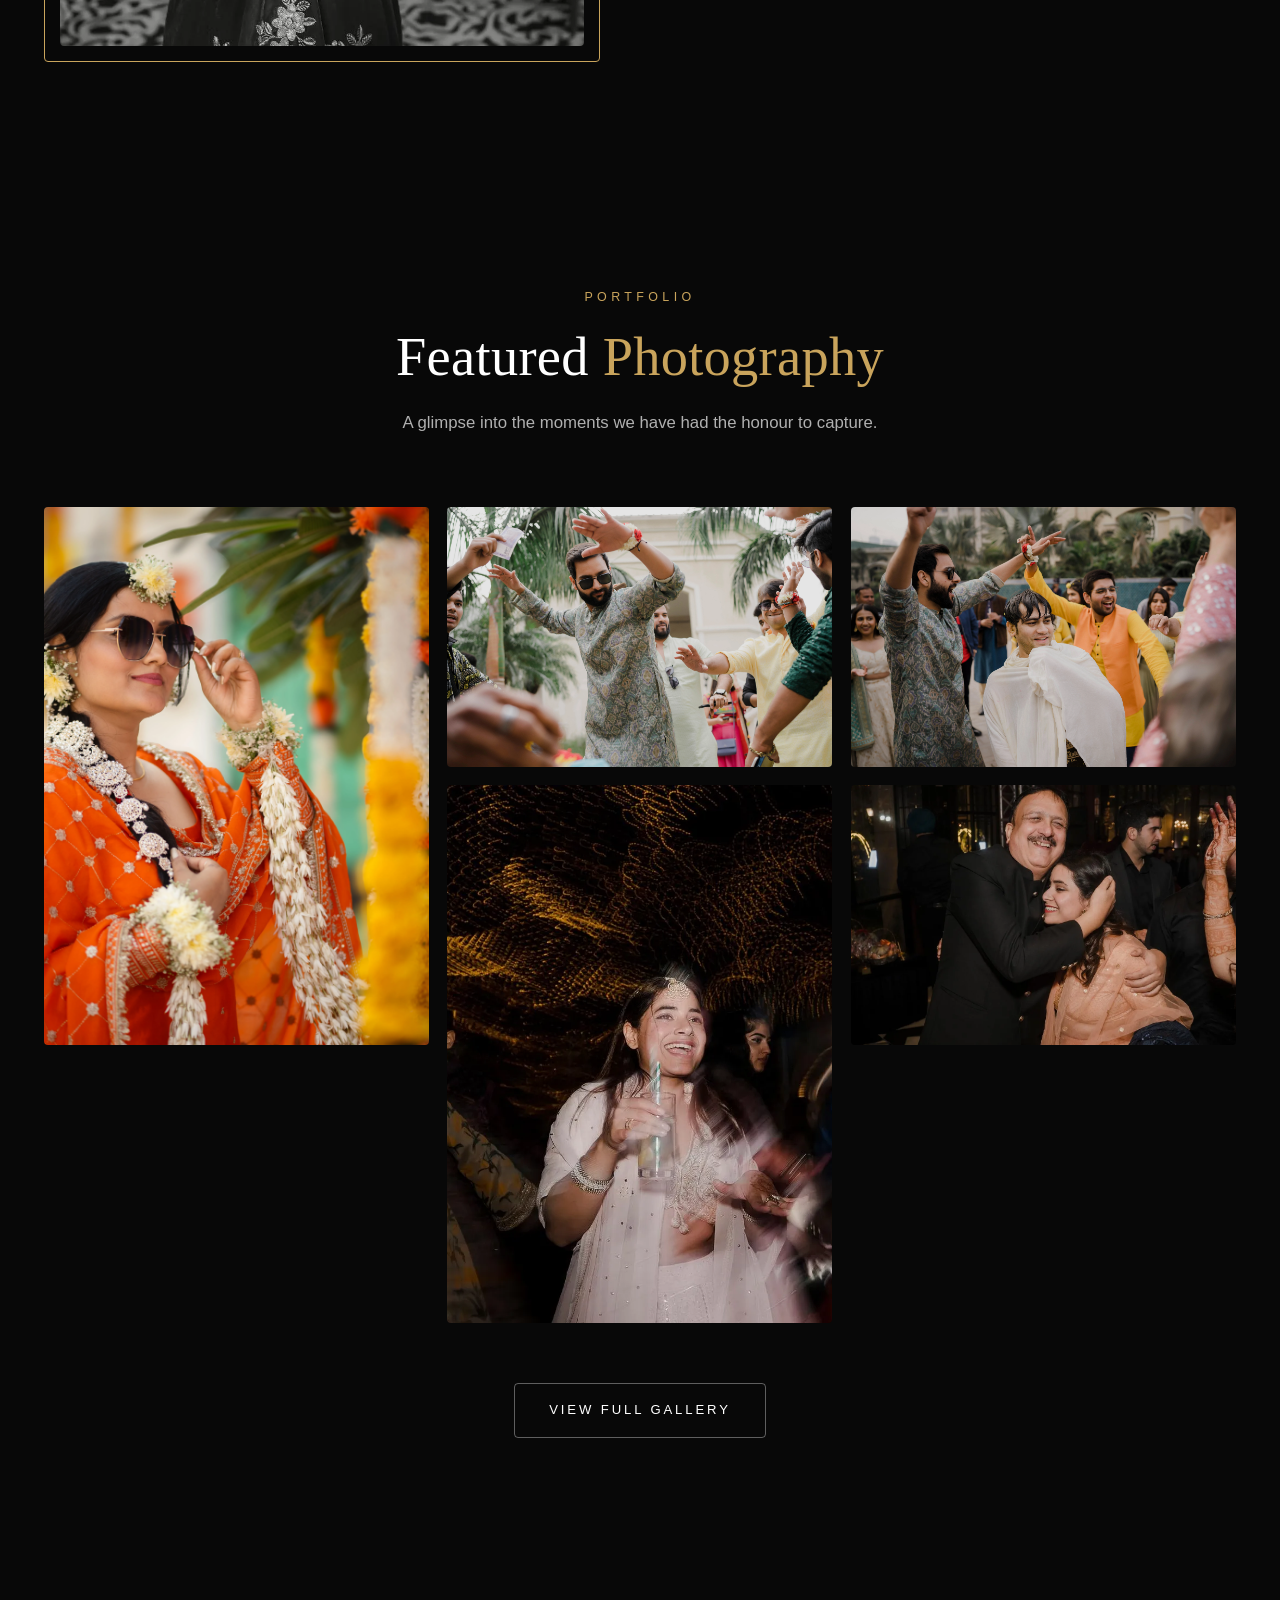
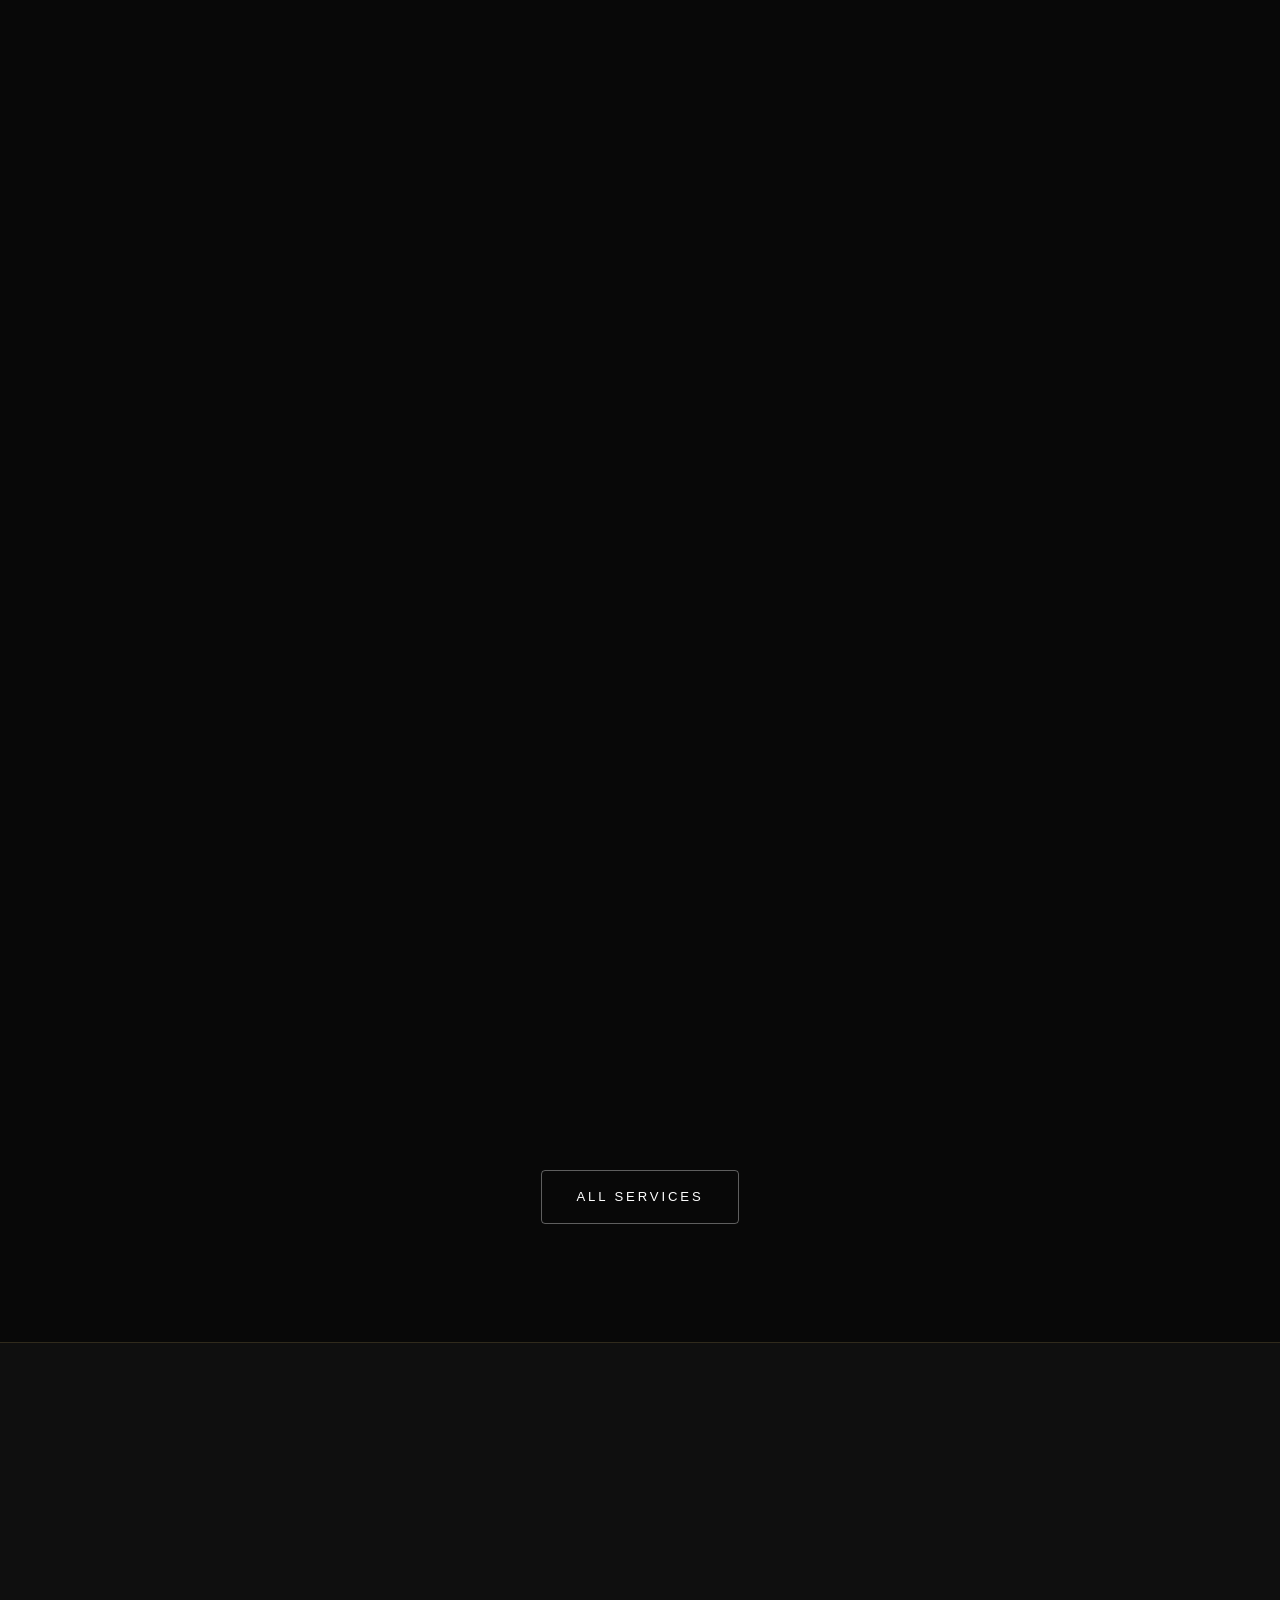
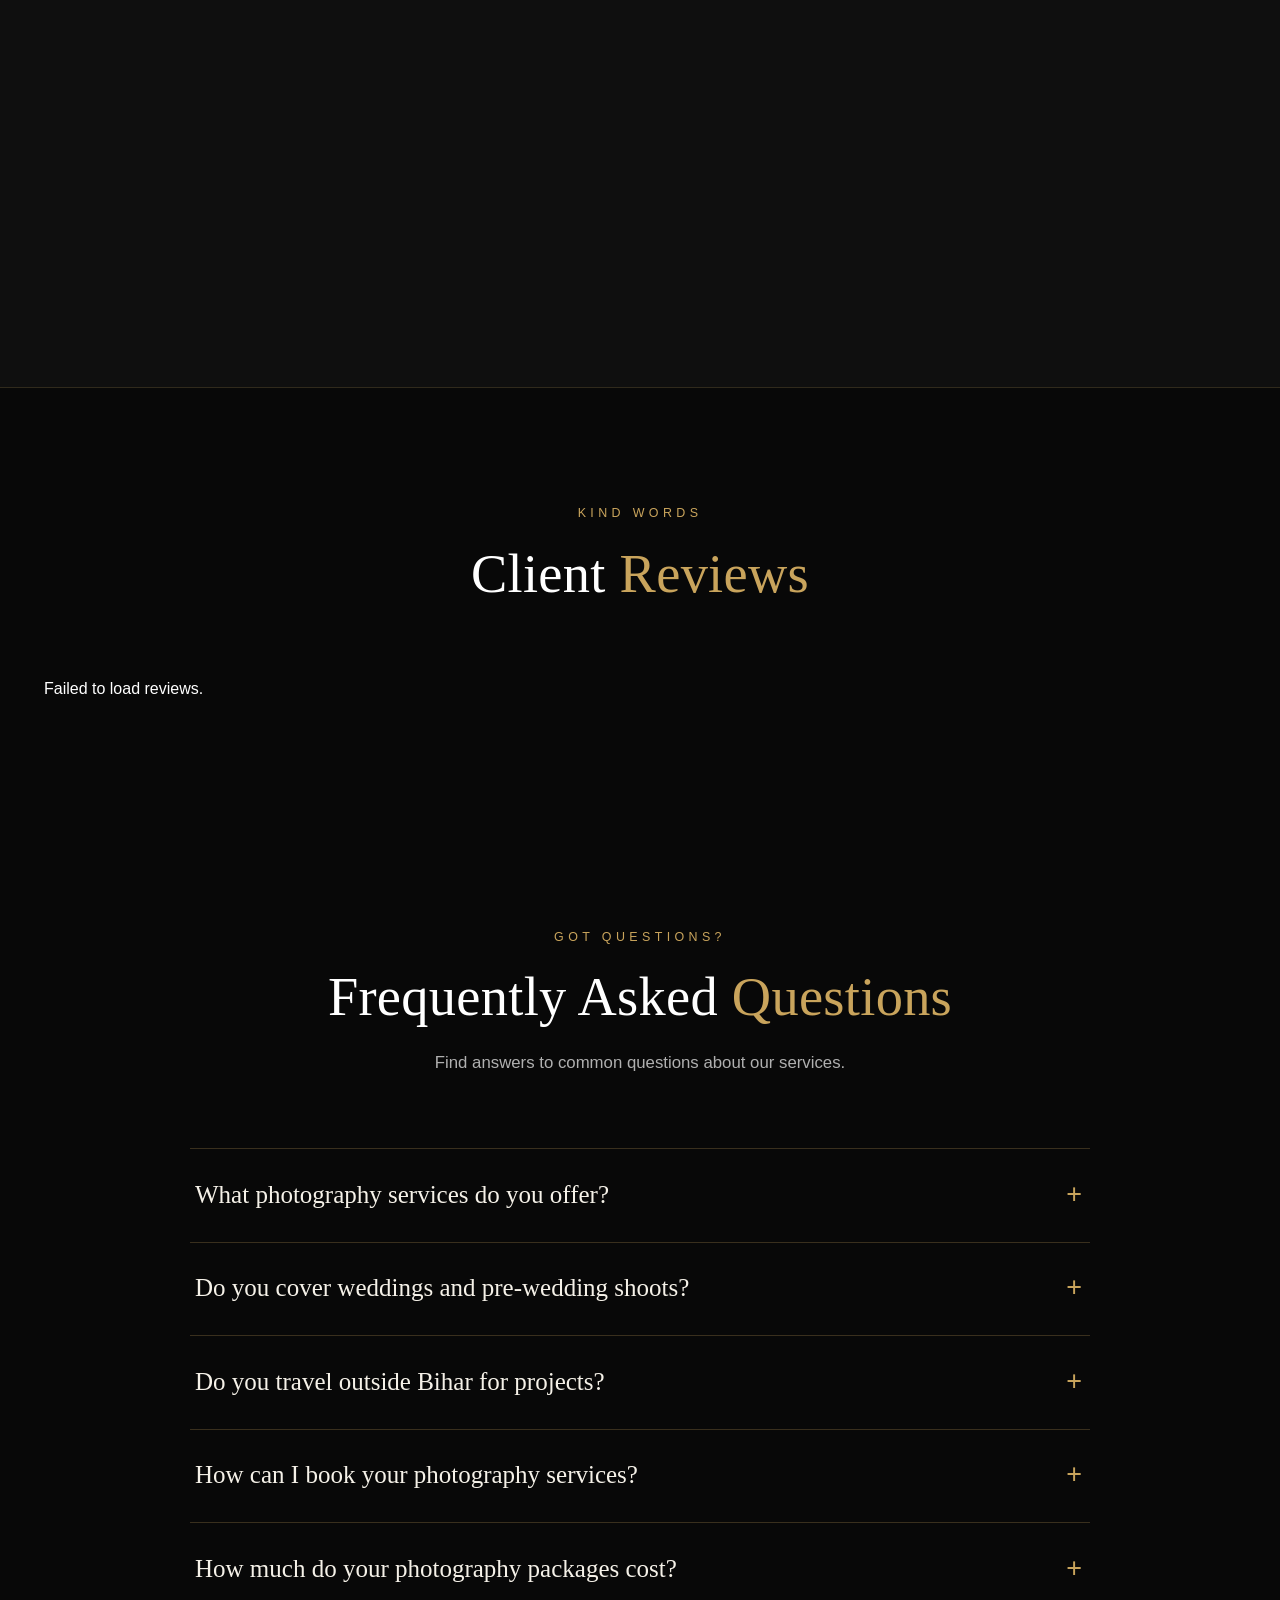
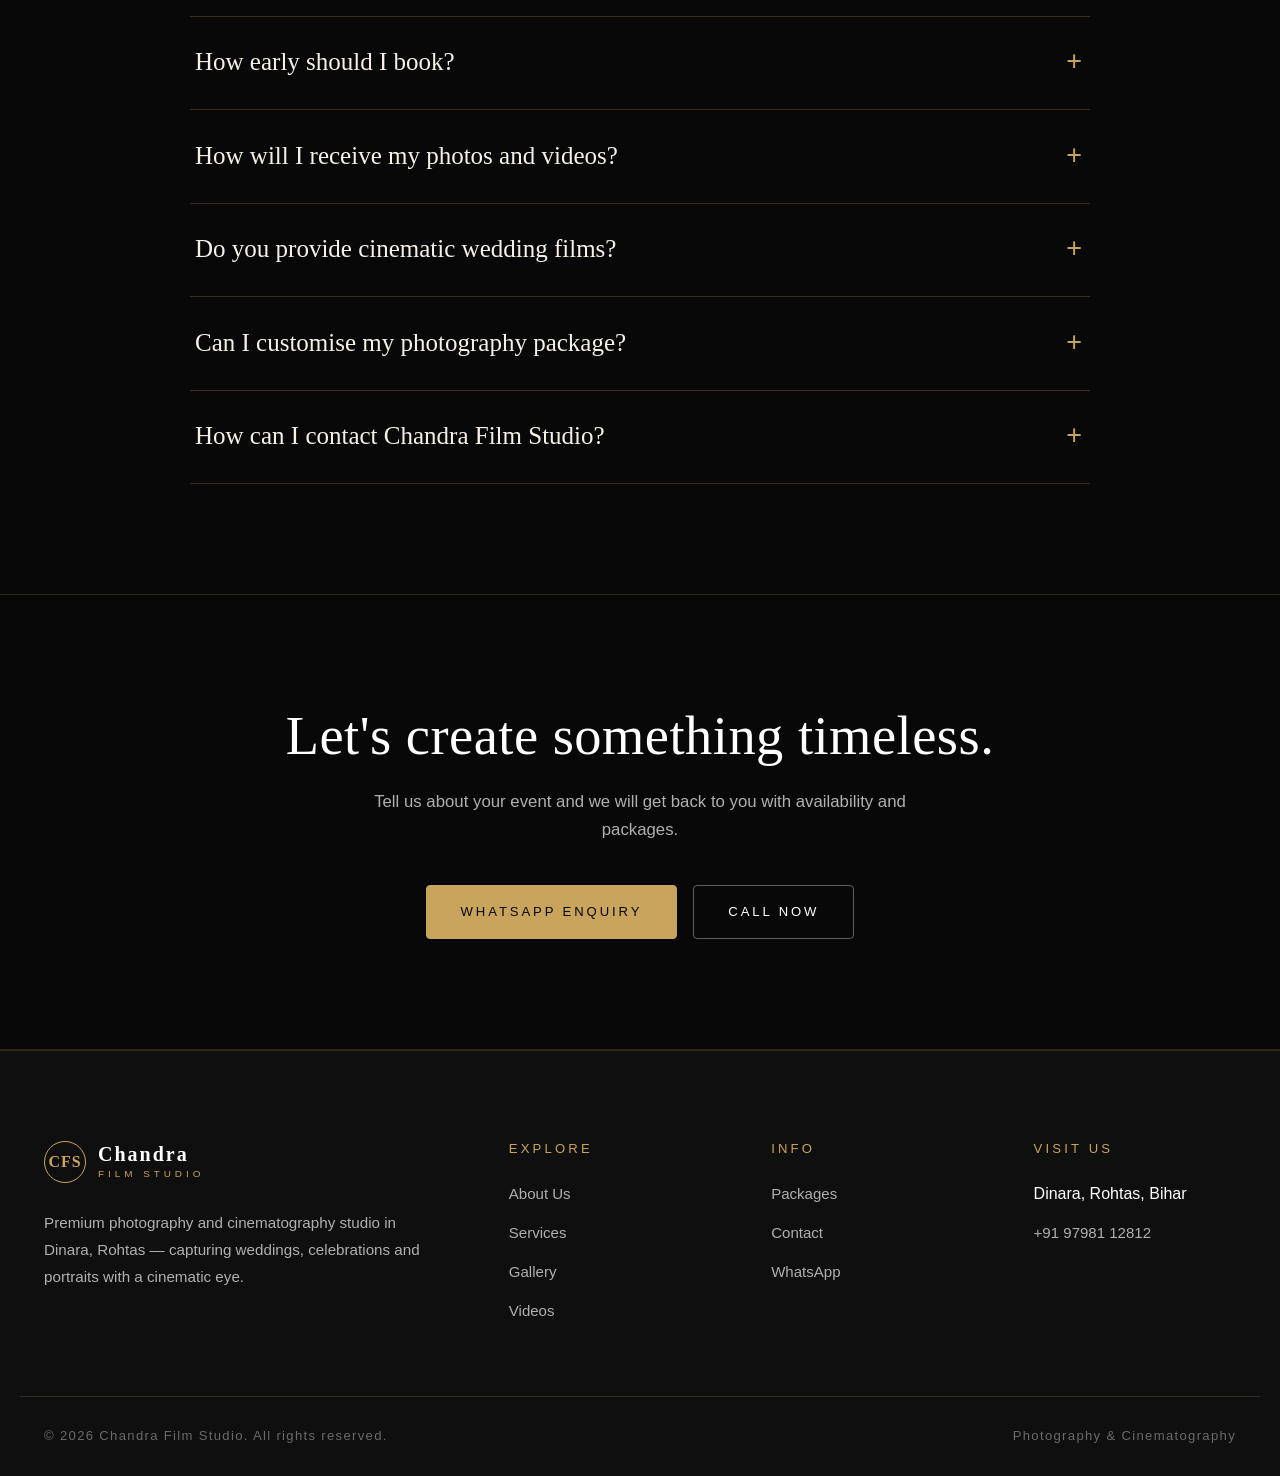
==== commit 6ca360a5: "Added FAQ section with SEO schema and CSS variables" ====
--- a/index.html
+++ b/index.html
@@ -44,6 +44,96 @@
   }
   </script>
 
+  <!-- FAQ Schema for Google -->
+  <script type="application/ld+json">
+  {
+    "@context": "https://schema.org",
+    "@type": "FAQPage",
+    "mainEntity": [
+      {
+        "@type": "Question",
+        "name": "What photography services do you offer?",
+        "acceptedAnswer": {
+          "@type": "Answer",
+          "text": "We offer Wedding Photography, Wedding Cinematography, Pre-Wedding Shoots, Birthday & Event Photography, Portrait Photography, and Album Designing."
+        }
+      },
+      {
+        "@type": "Question",
+        "name": "Do you cover weddings and pre-wedding shoots?",
+        "acceptedAnswer": {
+          "@type": "Answer",
+          "text": "Yes, we provide wedding photography, cinematic wedding films, and pre-wedding shoots. You can share your specific requirements with us to discuss your project."
+        }
+      },
+      {
+        "@type": "Question",
+        "name": "Do you travel outside Bihar for projects?",
+        "acceptedAnswer": {
+          "@type": "Answer",
+          "text": "Yes, we provide photography and cinematography services across India. Travel arrangements and additional travel charges may apply depending on the event location."
+        }
+      },
+      {
+        "@type": "Question",
+        "name": "How can I book your photography services?",
+        "acceptedAnswer": {
+          "@type": "Answer",
+          "text": "You can contact us through WhatsApp, phone, or our Contact page. Please share your event date, location, and required services. We will then discuss availability and the booking process."
+        }
+      },
+      {
+        "@type": "Question",
+        "name": "How much do your photography packages cost?",
+        "acceptedAnswer": {
+          "@type": "Answer",
+          "text": "Our pricing depends on the event type, coverage requirements, and selected services. You can explore our Pricing page or contact us directly for a customised quotation."
+        }
+      },
+      {
+        "@type": "Question",
+        "name": "How early should I book?",
+        "acceptedAnswer": {
+          "@type": "Answer",
+          "text": "We recommend contacting us as early as possible, especially during the wedding season. Early booking helps us check availability for your preferred event date."
+        }
+      },
+      {
+        "@type": "Question",
+        "name": "How will I receive my photos and videos?",
+        "acceptedAnswer": {
+          "@type": "Answer",
+          "text": "The delivery method and timeline will be discussed during the booking process. You can let us know whether you require photographs, edited videos, cinematic films, or albums."
+        }
+      },
+      {
+        "@type": "Question",
+        "name": "Do you provide cinematic wedding films?",
+        "acceptedAnswer": {
+          "@type": "Answer",
+          "text": "Yes, Wedding Cinematography is one of our services. You can discuss your specific film requirements with us before confirming your booking."
+        }
+      },
+      {
+        "@type": "Question",
+        "name": "Can I customise my photography package?",
+        "acceptedAnswer": {
+          "@type": "Answer",
+          "text": "Yes, you can share your event details, preferred services, and specific requirements with us. We will discuss the available package options based on your needs."
+        }
+      },
+      {
+        "@type": "Question",
+        "name": "How can I contact Chandra Film Studio?",
+        "acceptedAnswer": {
+          "@type": "Answer",
+          "text": "You can reach us by phone or WhatsApp at +91 97981 12812. Studio Address: Dinara, Rohtas, Bihar, India. You can also send us an enquiry through our Contact page."
+        }
+      }
+    ]
+  }
+  </script>
+
   <!-- Google Fonts -->
   <link rel="preconnect" href="https://fonts.googleapis.com" />
   <link rel="preconnect" href="https://fonts.gstatic.com" crossorigin />
@@ -310,6 +400,96 @@
   </div>
 </section>
 
+  <!-- ================= FAQ SECTION ================= -->
+  <section class="section faq" id="faq">
+    <div class="container">
+
+      <div class="section-head reveal">
+        <p class="eyebrow">Got Questions?</p>
+        <h2 class="section-title">Frequently Asked <span class="gold">Questions</span></h2>
+        <p class="section-sub">Find answers to common questions about our services.</p>
+      </div>
+
+      <div class="faq-list">
+
+        <details class="faq-item reveal">
+          <summary>What photography services do you offer?</summary>
+          <div class="faq-answer">
+            <p>We offer Wedding Photography, Wedding Cinematography, Pre-Wedding Shoots, Birthday &amp; Event Photography, Portrait Photography, and Album Designing. Visit our <a href="services.html">Services page</a> to explore more details.</p>
+          </div>
+        </details>
+
+        <details class="faq-item reveal">
+          <summary>Do you cover weddings and pre-wedding shoots?</summary>
+          <div class="faq-answer">
+            <p>Yes, we provide wedding photography, cinematic wedding films, and pre-wedding shoots. You can share your specific requirements with us to discuss your project.</p>
+          </div>
+        </details>
+
+        <details class="faq-item reveal">
+          <summary>Do you travel outside Bihar for projects?</summary>
+          <div class="faq-answer">
+            <p>Yes, we provide photography and cinematography services across India. Travel arrangements and additional travel charges may apply depending on the event location. Please share your event date and location to discuss availability and travel costs.</p>
+          </div>
+        </details>
+
+        <details class="faq-item reveal">
+          <summary>How can I book your photography services?</summary>
+          <div class="faq-answer">
+            <p>You can contact us through WhatsApp, phone, or our <a href="contact.html">Contact page</a>. Please share your event date, location, and required services. We will then discuss availability and the booking process.</p>
+          </div>
+        </details>
+
+        <details class="faq-item reveal">
+          <summary>How much do your photography packages cost?</summary>
+          <div class="faq-answer">
+            <p>Our pricing depends on the event type, coverage requirements, and selected services. You can explore our <a href="pricing.html">Pricing page</a> or contact us directly for a customised quotation.</p>
+          </div>
+        </details>
+
+        <details class="faq-item reveal">
+          <summary>How early should I book?</summary>
+          <div class="faq-answer">
+            <p>We recommend contacting us as early as possible, especially during the wedding season. Early booking helps us check availability for your preferred event date.</p>
+          </div>
+        </details>
+
+        <details class="faq-item reveal">
+          <summary>How will I receive my photos and videos?</summary>
+          <div class="faq-answer">
+            <p>The delivery method and timeline will be discussed during the booking process. You can let us know whether you require photographs, edited videos, cinematic films, or albums.</p>
+          </div>
+        </details>
+
+        <details class="faq-item reveal">
+          <summary>Do you provide cinematic wedding films?</summary>
+          <div class="faq-answer">
+            <p>Yes, Wedding Cinematography is one of our services. You can discuss your specific film requirements with us before confirming your booking.</p>
+          </div>
+        </details>
+
+        <details class="faq-item reveal">
+          <summary>Can I customise my photography package?</summary>
+          <div class="faq-answer">
+            <p>Yes, you can share your event details, preferred services, and specific requirements with us. We will discuss the available package options based on your needs.</p>
+          </div>
+        </details>
+
+        <details class="faq-item reveal">
+          <summary>How can I contact Chandra Film Studio?</summary>
+          <div class="faq-answer">
+            <p>You can reach us by phone or WhatsApp at <a href="https://wa.me/919798112812" target="_blank" rel="noopener">+91 97981 12812</a>.</p>
+            <p><strong>Studio Address:</strong> Dinara, Rohtas, Bihar, India.</p>
+            <p>You can also send us an enquiry through our <a href="contact.html">Contact page</a>.</p>
+          </div>
+        </details>
+
+      </div>
+    </div>
+  </section>
+  <!-- ================= END FAQ SECTION ================= -->
+
+
   <!-- ================= WHATSAPP CTA BAND ================= -->
   <section class="cta-band">
     <div class="container cta-inner reveal">
@@ -385,4 +565,4 @@
 
   <script src="js/script.js"></script>
 </body>
-</html>
+</html>
--- a/css/style.css
+++ b/css/style.css
@@ -1590,4 +1590,98 @@
   .enquiry-form-container {
     padding: 25px 20px;
   }
+}
+
+/* ================= 27. FAQ SECTION ================= */
+
+.faq {
+  background: #080808;
+}
+
+.faq-list {
+  max-width: 900px;
+  margin: 45px auto 0;
+  border-top: 1px solid rgba(201, 164, 92, 0.25);
+}
+
+.faq-item {
+  border-bottom: 1px solid rgba(201, 164, 92, 0.25);
+}
+
+.faq-item summary {
+  position: relative;
+  list-style: none;
+  cursor: pointer;
+  padding: 25px 55px 25px 5px;
+  font-family: var(--font-display);
+  font-size: 25px;
+  font-weight: 500;
+  color: #f5f1e8;
+  transition: color 0.3s ease;
+}
+
+.faq-item summary::-webkit-details-marker {
+  display: none;
+}
+
+.faq-item summary::after {
+  content: '+';
+  position: absolute;
+  right: 8px;
+  top: 50%;
+  transform: translateY(-50%);
+  font-family: var(--font-body);
+  font-size: 27px;
+  font-weight: 300;
+  color: var(--gold);
+}
+
+.faq-item[open] summary {
+  color: var(--gold);
+}
+
+.faq-item[open] summary::after {
+  content: '−';
+}
+
+.faq-answer {
+  padding: 0 45px 25px 5px;
+}
+
+.faq-answer p {
+  margin: 0 0 12px;
+  font-family: var(--font-body);
+  font-size: 15px;
+  line-height: 1.9;
+  font-weight: 300;
+  color: var(--grey);
+}
+
+.faq-answer a {
+  color: var(--gold);
+  text-decoration: none;
+}
+
+.faq-answer a:hover {
+  text-decoration: underline;
+}
+
+@media (max-width: 600px) {
+  .faq-list {
+    margin-top: 30px;
+  }
+
+  .faq-item summary {
+    font-size: 21px;
+    padding: 21px 42px 21px 2px;
+  }
+
+  .faq-answer {
+    padding: 0 15px 22px 2px;
+  }
+
+  .faq-answer p {
+    font-size: 14px;
+    line-height: 1.8;
+  }
 }
